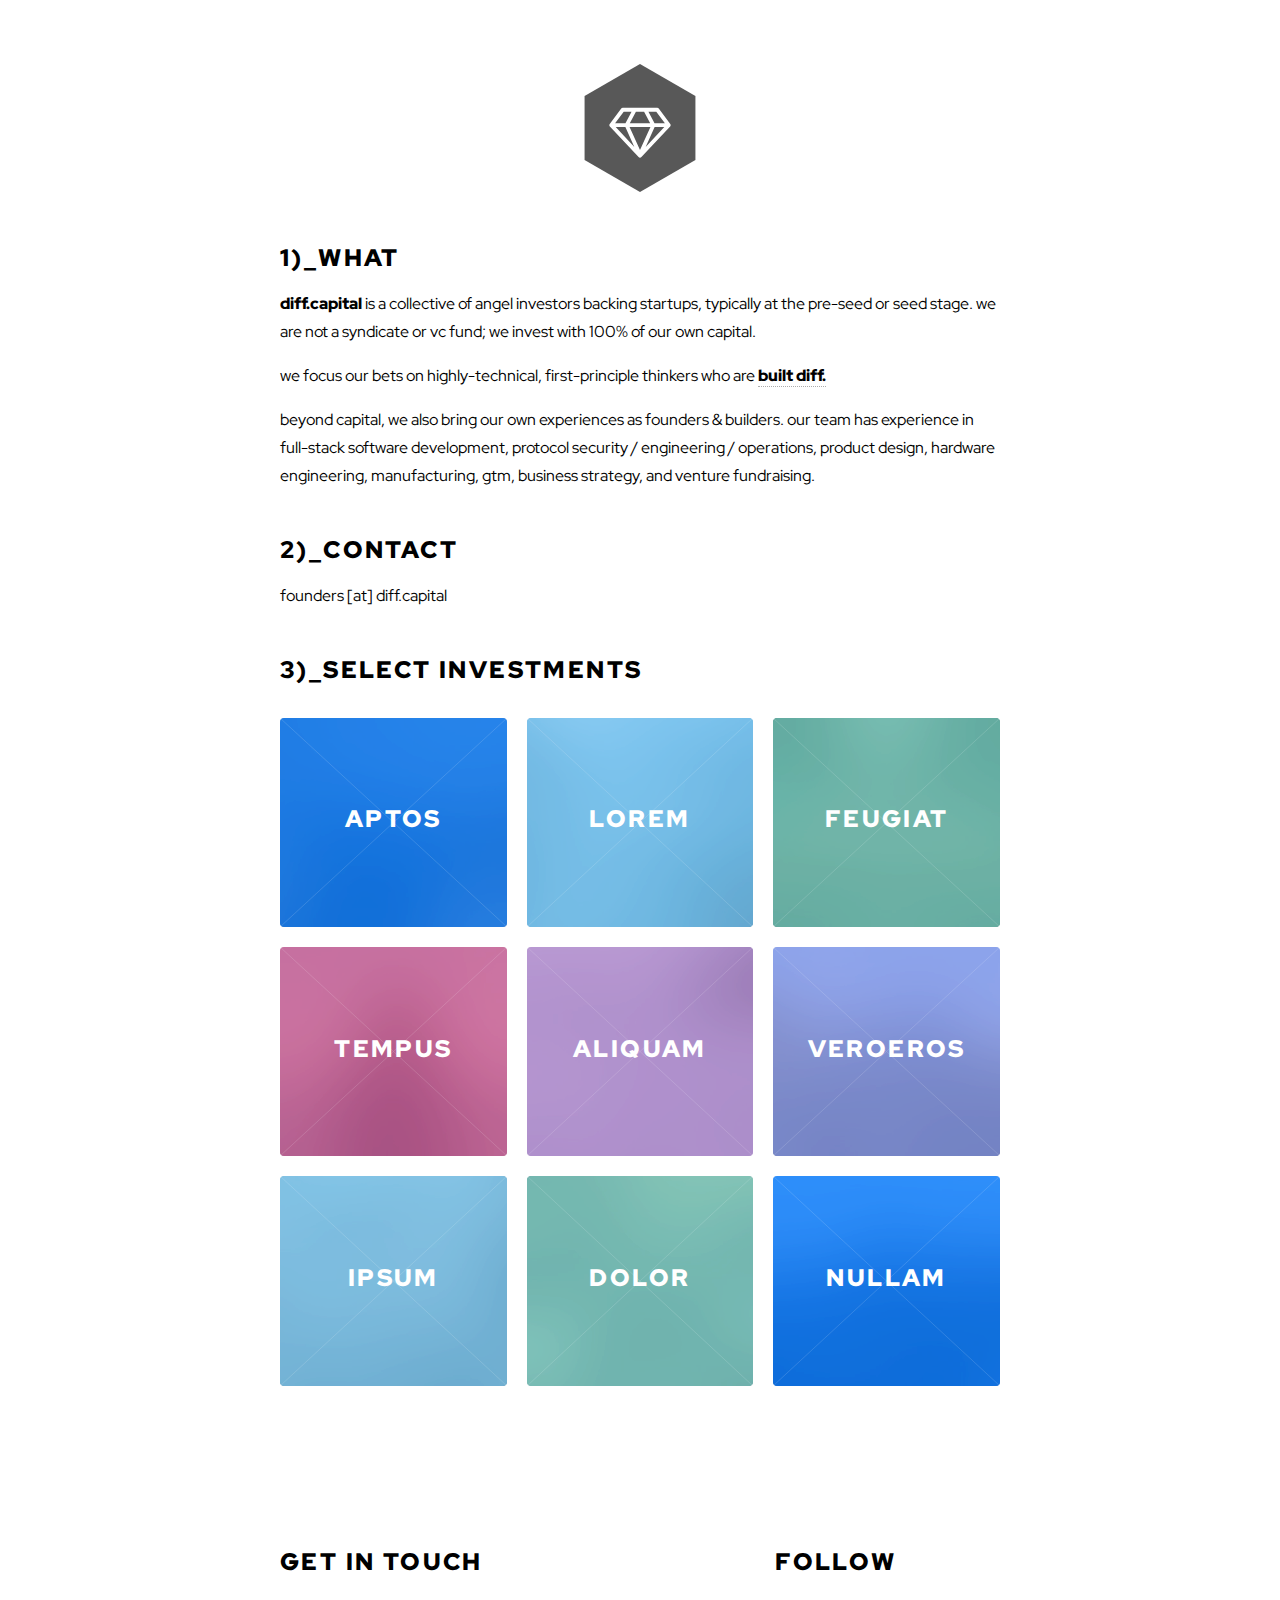
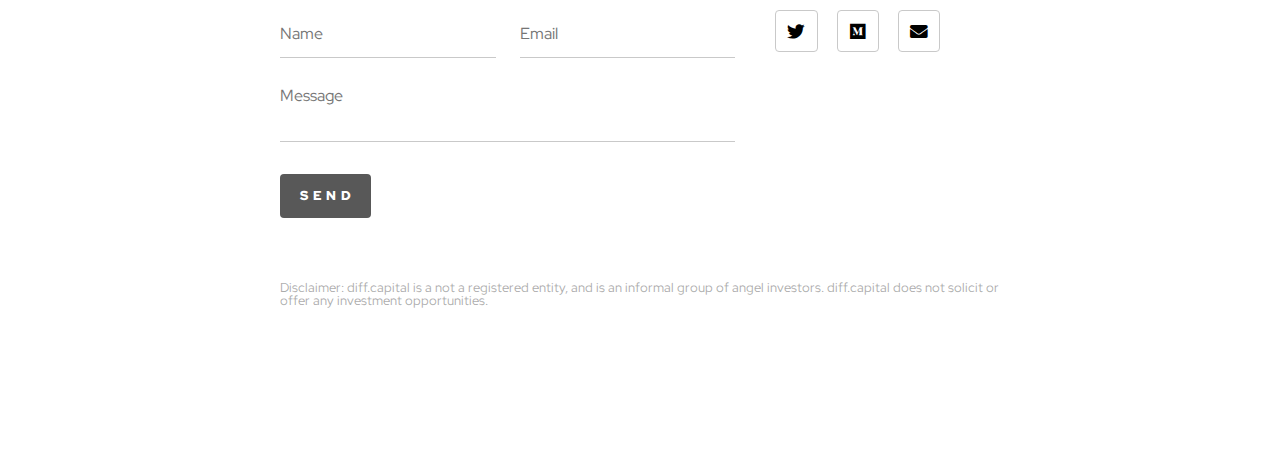
==== index.html @ d072eb9c "update website" ====
<!DOCTYPE HTML>
<!--
	Phantom by HTML5 UP
	html5up.net | @ajlkn
	Free for personal and commercial use under the CCA 3.0 license (html5up.net/license)
-->
<html>
	<head>
		<title></title>
		<meta charset="utf-8" />
		<meta name="viewport" content="width=device-width, initial-scale=1, user-scalable=no" />
		<link rel="stylesheet" href="assets/css/main.css" />
		<noscript><link rel="stylesheet" href="assets/css/noscript.css" /></noscript>
	</head>
	<body class="is-preload">
		<!-- Wrapper -->
			<div id="wrapper">
				<!-- Header -->
					<header id="header">
						<div class="inner">
							<!-- Logo -->
								<a href="index.html" class="logo">
									<span class="symbol"><img src="images/logo.svg" alt="" /></span><span class="title"></span>
								</a>

							<!-- Nav -->
								<!-- <nav>
									<ul>
										<li><a href="#menu">Menu</a></li>
									</ul>
								</nav> -->

						</div>
					</header>

				<!-- Menu -->
					<!-- <nav id="menu">
						<h2>Menu</h2>
						<ul>
							<li><a href="index.html">Home</a></li>
							<li><a href="generic.html">Ipsum veroeros</a></li>
							<li><a href="generic.html">Tempus etiam</a></li>
							<li><a href="generic.html">Consequat dolor</a></li>
							<li><a href="elements.html">Elements</a></li>
						</ul>
					</nav> -->

				<!-- Main -->
					<div id="main">
						<div class="inner">
							<header>
								<h2>1)_WHAT</h2>
								<p><b>diff.capital</b> is a collective of angel investors backing startups, typically at the pre-seed or seed stage. we are not a syndicate or vc fund; we invest with 100% of our own capital.</p>
								<p>we focus our bets on highly-technical, first-principle thinkers who are <b><a href="https://www.urbandictionary.com/define.php?term=Built%20Different">built diff.</a></b></p>
								<p>beyond capital, we also bring our own experiences as founders & builders. our team has experience in full-stack software development, protocol security / engineering / operations, product design, hardware engineering, manufacturing, gtm, business strategy, and venture fundraising.  </p>
								<br>
								
								<h2>2)_CONTACT</h2>
								<p>founders [at] diff.capital</p>

							</header>
							<br>
							<h2>3)_SELECT INVESTMENTS</h2>
							<section class="tiles">
								
								<article class="style1">
									<span class="image">
										<img src="images/pic01.jpg" alt="" />
									</span>
									<a href="generic.html">
										<h2>Aptos</h2>
										<div class="content">
											<br>
											<p>a fast, move-based layer 1</p>
										</div>
									</a>
								</article>
								<article class="style2">
									<span class="image">
										<img src="images/pic02.jpg" alt="" />
									</span>
									<a href="generic.html">
										<h2>Lorem</h2>
										<div class="content">
											<p>Sed nisl arcu euismod sit amet nisi lorem etiam dolor veroeros et feugiat.</p>
										</div>
									</a>
								</article>
								<article class="style3">
									<span class="image">
										<img src="images/pic03.jpg" alt="" />
									</span>
									<a href="generic.html">
										<h2>Feugiat</h2>
										<div class="content">
											<p>Sed nisl arcu euismod sit amet nisi lorem etiam dolor veroeros et feugiat.</p>
										</div>
									</a>
								</article>
								<article class="style4">
									<span class="image">
										<img src="images/pic04.jpg" alt="" />
									</span>
									<a href="generic.html">
										<h2>Tempus</h2>
										<div class="content">
											<p>Sed nisl arcu euismod sit amet nisi lorem etiam dolor veroeros et feugiat.</p>
										</div>
									</a>
								</article>
								<article class="style5">
									<span class="image">
										<img src="images/pic05.jpg" alt="" />
									</span>
									<a href="generic.html">
										<h2>Aliquam</h2>
										<div class="content">
											<p>Sed nisl arcu euismod sit amet nisi lorem etiam dolor veroeros et feugiat.</p>
										</div>
									</a>
								</article>
								<article class="style6">
									<span class="image">
										<img src="images/pic06.jpg" alt="" />
									</span>
									<a href="generic.html">
										<h2>Veroeros</h2>
										<div class="content">
											<p>Sed nisl arcu euismod sit amet nisi lorem etiam dolor veroeros et feugiat.</p>
										</div>
									</a>
								</article>
								<article class="style2">
									<span class="image">
										<img src="images/pic07.jpg" alt="" />
									</span>
									<a href="generic.html">
										<h2>Ipsum</h2>
										<div class="content">
											<p>Sed nisl arcu euismod sit amet nisi lorem etiam dolor veroeros et feugiat.</p>
										</div>
									</a>
								</article>
								<article class="style3">
									<span class="image">
										<img src="images/pic08.jpg" alt="" />
									</span>
									<a href="generic.html">
										<h2>Dolor</h2>
										<div class="content">
											<p>Sed nisl arcu euismod sit amet nisi lorem etiam dolor veroeros et feugiat.</p>
										</div>
									</a>
								</article>
								<article class="style1">
									<span class="image">
										<img src="images/pic09.jpg" alt="" />
									</span>
									<a href="generic.html">
										<h2>Nullam</h2>
										<div class="content">
											<p>Sed nisl arcu euismod sit amet nisi lorem etiam dolor veroeros et feugiat.</p>
										</div>
									</a>
								</article>
								
							</section>
						</div>
					</div>

				<!-- Footer -->
					<footer id="footer">
						<div class="inner">
							<section>
								<h2>Get in touch</h2>
								<form method="post" action="#">
									<div class="fields">
										<div class="field half">
											<input type="text" name="name" id="name" placeholder="Name" />
										</div>
										<div class="field half">
											<input type="email" name="email" id="email" placeholder="Email" />
										</div>
										<div class="field">
											<textarea name="message" id="message" placeholder="Message"></textarea>
										</div>
									</div>
									<ul class="actions">
										<li><input type="submit" value="Send" class="primary" /></li>
									</ul>
								</form>
							</section>
							<section>
								<h2>Follow</h2>
								<ul class="icons">
									<li><a href="https://twitter.com/diffcapital" class="icon brands style2 fa-twitter"><span class="label">Twitter</span></a></li>
									<li><a href="#" class="icon brands style2 fa-medium"><span class="label">500px</span></a></li>
									<li><a href="mailto:founders@diff.capital" class="icon solid style2 fa-envelope"><span class="label">Email</span></a></li>
								</ul>
							</section>
							<ul class="copyright">
								<li>
									Disclaimer: diff.capital is a not a registered entity, and is an informal group of angel investors. diff.capital does not solicit or offer any investment opportunities. </li><li></li>
							</ul>
						</div>
					</footer>

			</div>

		<!-- Scripts -->
			<script src="assets/js/jquery.min.js"></script>
			<script src="assets/js/browser.min.js"></script>
			<script src="assets/js/breakpoints.min.js"></script>
			<script src="assets/js/util.js"></script>
			<script src="assets/js/main.js"></script>

	</body>
</html>
---- assets/css/main.css ----
@import url(fontawesome-all.min.css);
@import url("https://fonts.googleapis.com/css?family=Source+Sans+Pro:300,700,900");
@import url('https://fonts.googleapis.com/css2?family=Press+Start+2P&family=Red+Hat+Display:ital,wght@0,300;0,400;0,500;0,600;0,700;0,800;0,900;1,300;1,400;1,500;1,600;1,700;1,800;1,900&family=VT323&display=swap');

html, body, div, span, applet, object,
iframe, h1, h2, h3, h4, h5, h6, p, blockquote,
pre, a, abbr, acronym, address, big, cite,
code, del, dfn, em, img, ins, kbd, q, s, samp,
small, strike, strong, sub, sup, tt, var, b,
u, i, center, dl, dt, dd, ol, ul, li, fieldset,
form, label, legend, table, caption, tbody,
tfoot, thead, tr, th, td, article, aside,
canvas, details, embed, figure, figcaption,
footer, header, hgroup, menu, nav, output, ruby,
section, summary, time, mark, audio, video {
	margin: 0;
	padding: 0;
	border: 0;
	font-size: 100%;
	font: inherit;
	vertical-align: baseline;}

article, aside, details, figcaption, figure,
footer, header, hgroup, menu, nav, section {
	display: block;}

body {
	line-height: 1;
}

ol, ul {
	list-style: none;
}

blockquote, q {
	quotes: none;
}

	blockquote:before, blockquote:after, q:before, q:after {
		content: '';
		content: none;
	}

table {
	border-collapse: collapse;
	border-spacing: 0;
}

body {
	-webkit-text-size-adjust: none;
}

mark {
	background-color: transparent;
	color: inherit;
}

input::-moz-focus-inner {
	border: 0;
	padding: 0;
}

input, select, textarea {
	-moz-appearance: none;
	-webkit-appearance: none;
	-ms-appearance: none;
	appearance: none;
}

/* Basic */

	@-ms-viewport {
		width: device-width;
	}

	body {
		-ms-overflow-style: scrollbar;
	}

	@media screen and (max-width: 480px) {

		html, body {
			min-width: 320px;
		}

	}

	html {
		box-sizing: border-box;
	}

	*, *:before, *:after {
		box-sizing: inherit;
	}

	body {
		background: #ffffff;
	}

		body.is-preload *, body.is-preload *:before, body.is-preload *:after {
			-moz-animation: none !important;
			-webkit-animation: none !important;
			-ms-animation: none !important;
			animation: none !important;
			-moz-transition: none !important;
			-webkit-transition: none !important;
			-ms-transition: none !important;
			transition: none !important;
		}

/* Type */

	body, input, select, textarea {
		color: #000000;
		font-family: "Red Hat Display";
		font-size: 16pt;
		font-weight: 400;
		line-height: 1.75;
	}

		@media screen and (max-width: 1680px) {

			body, input, select, textarea {
				font-size: 14pt;
			}

		}

		@media screen and (max-width: 1280px) {

			body, input, select, textarea {
				font-size: 12pt;
			}

		}

	a {
		-moz-transition: border-bottom-color 0.2s ease, color 0.2s ease;
		-webkit-transition: border-bottom-color 0.2s ease, color 0.2s ease;
		-ms-transition: border-bottom-color 0.2s ease, color 0.2s ease;
		transition: border-bottom-color 0.2s ease, color 0.2s ease;
		text-decoration: none;
		color: #000000;
		border-bottom: dotted 1px rgba(88, 88, 88, 0.5);
	}

		a:hover {
			border-bottom-color: transparent;
			color: #007bff !important;
		}

	strong, b {
		font-weight: 900;
	}

	em, i {
		font-style: italic;
	}

	p {
		margin: 0 0 2em 0;
	}

	h1 {
		font-size: 2.75em;
		font-weight: 700;
		line-height: 1.3;
		margin: 0 0 1em 0;
		letter-spacing: 0em;
	}

		h1 a {
			color: inherit;
		}

		@media screen and (max-width: 736px) {

			h1 {
				font-size: 2em;
				margin: 0 0 1em 0;
			}

		}

		@media screen and (max-width: 360px) {

			h1 {
				font-size: 1.75em;
			}

		}

	h2, h3, h4, h5, h6 {
		font-weight: 900;
		line-height: 0;
		margin: 0 0 2em 0;
		text-transform: uppercase;
		letter-spacing: 0.1em;
	}

		h2 a, h3 a, h4 a, h5 a, h6 a {
			color: inherit;
		}

	h2 {
		font-size: 1.5em;
	}

	h3 {
		font-size: 1em;
	}

	h4 {
		font-size: 0.8em;
	}

	h5 {
		font-size: 0.8em;
	}

	h6 {
		font-size: 0.8em;
	}

	@media screen and (max-width: 980px) {

		h1 br, h2 br, h3 br, h4 br, h5 br, h6 br {
			display: none;
		}

	}

	@media screen and (max-width: 736px) {

		h2 {
			font-size: 1em;
		}

		h3 {
			font-size: 0.8em;
		}

	}

	sub {
		font-size: 0.8em;
		position: relative;
		top: 0.5em;
	}

	sup {
		font-size: 0.8em;
		position: relative;
		top: -0.5em;
	}

	blockquote {
		border-left: solid 4px #c9c9c9;
		font-style: italic;
		margin: 0 0 2em 0;
		padding: 0.5em 0 0.5em 2em;
	}

	code {
		background: rgba(144, 144, 144, 0.075);
		border-radius: 4px;
		border: solid 1px #c9c9c9;
		font-family: "Courier New", monospace;
		font-size: 0.9em;
		margin: 0 0.25em;
		padding: 0.25em 0.65em;
	}

	pre {
		-webkit-overflow-scrolling: touch;
		font-family: "Courier New", monospace;
		font-size: 0.9em;
		margin: 0 0 2em 0;
	}

		pre code {
			display: block;
			line-height: 1.75;
			padding: 1em 1.5em;
			overflow-x: auto;
		}

	hr {
		border: 0;
		border-bottom: solid 1px #c9c9c9;
		margin: 2em 0;
	}

		hr.major {
			margin: 3em 0;
		}

	.align-left {
		text-align: left;
	}

	.align-center {
		text-align: center;
	}

	.align-right {
		text-align: right;
	}

/* Row */

	.row {
		display: flex;
		flex-wrap: wrap;
		box-sizing: border-box;
		align-items: stretch;
	}

		.row > * {
			box-sizing: border-box;
		}

		.row.gtr-uniform > * > :last-child {
			margin-bottom: 0;
		}

		.row.aln-left {
			justify-content: flex-start;
		}

		.row.aln-center {
			justify-content: center;
		}

		.row.aln-right {
			justify-content: flex-end;
		}

		.row.aln-top {
			align-items: flex-start;
		}

		.row.aln-middle {
			align-items: center;
		}

		.row.aln-bottom {
			align-items: flex-end;
		}

		.row > .imp {
			order: -1;
		}

		.row > .col-1 {
			width: 8.33333%;
		}

		.row > .off-1 {
			margin-left: 8.33333%;
		}

		.row > .col-2 {
			width: 16.66667%;
		}

		.row > .off-2 {
			margin-left: 16.66667%;
		}

		.row > .col-3 {
			width: 25%;
		}

		.row > .off-3 {
			margin-left: 25%;
		}

		.row > .col-4 {
			width: 33.33333%;
		}

		.row > .off-4 {
			margin-left: 33.33333%;
		}

		.row > .col-5 {
			width: 41.66667%;
		}

		.row > .off-5 {
			margin-left: 41.66667%;
		}

		.row > .col-6 {
			width: 50%;
		}

		.row > .off-6 {
			margin-left: 50%;
		}

		.row > .col-7 {
			width: 58.33333%;
		}

		.row > .off-7 {
			margin-left: 58.33333%;
		}

		.row > .col-8 {
			width: 66.66667%;
		}

		.row > .off-8 {
			margin-left: 66.66667%;
		}

		.row > .col-9 {
			width: 75%;
		}

		.row > .off-9 {
			margin-left: 75%;
		}

		.row > .col-10 {
			width: 83.33333%;
		}

		.row > .off-10 {
			margin-left: 83.33333%;
		}

		.row > .col-11 {
			width: 91.66667%;
		}

		.row > .off-11 {
			margin-left: 91.66667%;
		}

		.row > .col-12 {
			width: 100%;
		}

		.row > .off-12 {
			margin-left: 100%;
		}

		.row.gtr-0 {
			margin-top: 0;
			margin-left: 0em;
		}

			.row.gtr-0 > * {
				padding: 0 0 0 0em;
			}

			.row.gtr-0.gtr-uniform {
				margin-top: 0em;
			}

				.row.gtr-0.gtr-uniform > * {
					padding-top: 0em;
				}

		.row.gtr-25 {
			margin-top: 0;
			margin-left: -0.5em;
		}

			.row.gtr-25 > * {
				padding: 0 0 0 0.5em;
			}

			.row.gtr-25.gtr-uniform {
				margin-top: -0.5em;
			}

				.row.gtr-25.gtr-uniform > * {
					padding-top: 0.5em;
				}

		.row.gtr-50 {
			margin-top: 0;
			margin-left: -1em;
		}

			.row.gtr-50 > * {
				padding: 0 0 0 1em;
			}

			.row.gtr-50.gtr-uniform {
				margin-top: -1em;
			}

				.row.gtr-50.gtr-uniform > * {
					padding-top: 1em;
				}

		.row {
			margin-top: 0;
			margin-left: -2em;
		}

			.row > * {
				padding: 0 0 0 2em;
			}

			.row.gtr-uniform {
				margin-top: -2em;
			}

				.row.gtr-uniform > * {
					padding-top: 2em;
				}

		.row.gtr-150 {
			margin-top: 0;
			margin-left: -3em;
		}

			.row.gtr-150 > * {
				padding: 0 0 0 3em;
			}

			.row.gtr-150.gtr-uniform {
				margin-top: -3em;
			}

				.row.gtr-150.gtr-uniform > * {
					padding-top: 3em;
				}

		.row.gtr-200 {
			margin-top: 0;
			margin-left: -4em;
		}

			.row.gtr-200 > * {
				padding: 0 0 0 4em;
			}

			.row.gtr-200.gtr-uniform {
				margin-top: -4em;
			}

				.row.gtr-200.gtr-uniform > * {
					padding-top: 4em;
				}

		@media screen and (max-width: 1680px) {

			.row {
				display: flex;
				flex-wrap: wrap;
				box-sizing: border-box;
				align-items: stretch;
			}

				.row > * {
					box-sizing: border-box;
				}

				.row.gtr-uniform > * > :last-child {
					margin-bottom: 0;
				}

				.row.aln-left {
					justify-content: flex-start;
				}

				.row.aln-center {
					justify-content: center;
				}

				.row.aln-right {
					justify-content: flex-end;
				}

				.row.aln-top {
					align-items: flex-start;
				}

				.row.aln-middle {
					align-items: center;
				}

				.row.aln-bottom {
					align-items: flex-end;
				}

				.row > .imp-xlarge {
					order: -1;
				}

				.row > .col-1-xlarge {
					width: 8.33333%;
				}

				.row > .off-1-xlarge {
					margin-left: 8.33333%;
				}

				.row > .col-2-xlarge {
					width: 16.66667%;
				}

				.row > .off-2-xlarge {
					margin-left: 16.66667%;
				}

				.row > .col-3-xlarge {
					width: 25%;
				}

				.row > .off-3-xlarge {
					margin-left: 25%;
				}

				.row > .col-4-xlarge {
					width: 33.33333%;
				}

				.row > .off-4-xlarge {
					margin-left: 33.33333%;
				}

				.row > .col-5-xlarge {
					width: 41.66667%;
				}

				.row > .off-5-xlarge {
					margin-left: 41.66667%;
				}

				.row > .col-6-xlarge {
					width: 50%;
				}

				.row > .off-6-xlarge {
					margin-left: 50%;
				}

				.row > .col-7-xlarge {
					width: 58.33333%;
				}

				.row > .off-7-xlarge {
					margin-left: 58.33333%;
				}

				.row > .col-8-xlarge {
					width: 66.66667%;
				}

				.row > .off-8-xlarge {
					margin-left: 66.66667%;
				}

				.row > .col-9-xlarge {
					width: 75%;
				}

				.row > .off-9-xlarge {
					margin-left: 75%;
				}

				.row > .col-10-xlarge {
					width: 83.33333%;
				}

				.row > .off-10-xlarge {
					margin-left: 83.33333%;
				}

				.row > .col-11-xlarge {
					width: 91.66667%;
				}

				.row > .off-11-xlarge {
					margin-left: 91.66667%;
				}

				.row > .col-12-xlarge {
					width: 100%;
				}

				.row > .off-12-xlarge {
					margin-left: 100%;
				}

				.row.gtr-0 {
					margin-top: 0;
					margin-left: 0em;
				}

					.row.gtr-0 > * {
						padding: 0 0 0 0em;
					}

					.row.gtr-0.gtr-uniform {
						margin-top: 0em;
					}

						.row.gtr-0.gtr-uniform > * {
							padding-top: 0em;
						}

				.row.gtr-25 {
					margin-top: 0;
					margin-left: -0.5em;
				}

					.row.gtr-25 > * {
						padding: 0 0 0 0.5em;
					}

					.row.gtr-25.gtr-uniform {
						margin-top: -0.5em;
					}

						.row.gtr-25.gtr-uniform > * {
							padding-top: 0.5em;
						}

				.row.gtr-50 {
					margin-top: 0;
					margin-left: -1em;
				}

					.row.gtr-50 > * {
						padding: 0 0 0 1em;
					}

					.row.gtr-50.gtr-uniform {
						margin-top: -1em;
					}

						.row.gtr-50.gtr-uniform > * {
							padding-top: 1em;
						}

				.row {
					margin-top: 0;
					margin-left: -2em;
				}

					.row > * {
						padding: 0 0 0 2em;
					}

					.row.gtr-uniform {
						margin-top: -2em;
					}

						.row.gtr-uniform > * {
							padding-top: 2em;
						}

				.row.gtr-150 {
					margin-top: 0;
					margin-left: -3em;
				}

					.row.gtr-150 > * {
						padding: 0 0 0 3em;
					}

					.row.gtr-150.gtr-uniform {
						margin-top: -3em;
					}

						.row.gtr-150.gtr-uniform > * {
							padding-top: 3em;
						}

				.row.gtr-200 {
					margin-top: 0;
					margin-left: -4em;
				}

					.row.gtr-200 > * {
						padding: 0 0 0 4em;
					}

					.row.gtr-200.gtr-uniform {
						margin-top: -4em;
					}

						.row.gtr-200.gtr-uniform > * {
							padding-top: 4em;
						}

		}

		@media screen and (max-width: 1280px) {

			.row {
				display: flex;
				flex-wrap: wrap;
				box-sizing: border-box;
				align-items: stretch;
			}

				.row > * {
					box-sizing: border-box;
				}

				.row.gtr-uniform > * > :last-child {
					margin-bottom: 0;
				}

				.row.aln-left {
					justify-content: flex-start;
				}

				.row.aln-center {
					justify-content: center;
				}

				.row.aln-right {
					justify-content: flex-end;
				}

				.row.aln-top {
					align-items: flex-start;
				}

				.row.aln-middle {
					align-items: center;
				}

				.row.aln-bottom {
					align-items: flex-end;
				}

				.row > .imp-large {
					order: -1;
				}

				.row > .col-1-large {
					width: 8.33333%;
				}

				.row > .off-1-large {
					margin-left: 8.33333%;
				}

				.row > .col-2-large {
					width: 16.66667%;
				}

				.row > .off-2-large {
					margin-left: 16.66667%;
				}

				.row > .col-3-large {
					width: 25%;
				}

				.row > .off-3-large {
					margin-left: 25%;
				}

				.row > .col-4-large {
					width: 33.33333%;
				}

				.row > .off-4-large {
					margin-left: 33.33333%;
				}

				.row > .col-5-large {
					width: 41.66667%;
				}

				.row > .off-5-large {
					margin-left: 41.66667%;
				}

				.row > .col-6-large {
					width: 50%;
				}

				.row > .off-6-large {
					margin-left: 50%;
				}

				.row > .col-7-large {
					width: 58.33333%;
				}

				.row > .off-7-large {
					margin-left: 58.33333%;
				}

				.row > .col-8-large {
					width: 66.66667%;
				}

				.row > .off-8-large {
					margin-left: 66.66667%;
				}

				.row > .col-9-large {
					width: 75%;
				}

				.row > .off-9-large {
					margin-left: 75%;
				}

				.row > .col-10-large {
					width: 83.33333%;
				}

				.row > .off-10-large {
					margin-left: 83.33333%;
				}

				.row > .col-11-large {
					width: 91.66667%;
				}

				.row > .off-11-large {
					margin-left: 91.66667%;
				}

				.row > .col-12-large {
					width: 100%;
				}

				.row > .off-12-large {
					margin-left: 100%;
				}

				.row.gtr-0 {
					margin-top: 0;
					margin-left: 0em;
				}

					.row.gtr-0 > * {
						padding: 0 0 0 0em;
					}

					.row.gtr-0.gtr-uniform {
						margin-top: 0em;
					}

						.row.gtr-0.gtr-uniform > * {
							padding-top: 0em;
						}

				.row.gtr-25 {
					margin-top: 0;
					margin-left: -0.5em;
				}

					.row.gtr-25 > * {
						padding: 0 0 0 0.5em;
					}

					.row.gtr-25.gtr-uniform {
						margin-top: -0.5em;
					}

						.row.gtr-25.gtr-uniform > * {
							padding-top: 0.5em;
						}

				.row.gtr-50 {
					margin-top: 0;
					margin-left: -1em;
				}

					.row.gtr-50 > * {
						padding: 0 0 0 1em;
					}

					.row.gtr-50.gtr-uniform {
						margin-top: -1em;
					}

						.row.gtr-50.gtr-uniform > * {
							padding-top: 1em;
						}

				.row {
					margin-top: 0;
					margin-left: -2em;
				}

					.row > * {
						padding: 0 0 0 2em;
					}

					.row.gtr-uniform {
						margin-top: -2em;
					}

						.row.gtr-uniform > * {
							padding-top: 2em;
						}

				.row.gtr-150 {
					margin-top: 0;
					margin-left: -3em;
				}

					.row.gtr-150 > * {
						padding: 0 0 0 3em;
					}

					.row.gtr-150.gtr-uniform {
						margin-top: -3em;
					}

						.row.gtr-150.gtr-uniform > * {
							padding-top: 3em;
						}

				.row.gtr-200 {
					margin-top: 0;
					margin-left: -4em;
				}

					.row.gtr-200 > * {
						padding: 0 0 0 4em;
					}

					.row.gtr-200.gtr-uniform {
						margin-top: -4em;
					}

						.row.gtr-200.gtr-uniform > * {
							padding-top: 4em;
						}

		}

		@media screen and (max-width: 980px) {

			.row {
				display: flex;
				flex-wrap: wrap;
				box-sizing: border-box;
				align-items: stretch;
			}

				.row > * {
					box-sizing: border-box;
				}

				.row.gtr-uniform > * > :last-child {
					margin-bottom: 0;
				}

				.row.aln-left {
					justify-content: flex-start;
				}

				.row.aln-center {
					justify-content: center;
				}

				.row.aln-right {
					justify-content: flex-end;
				}

				.row.aln-top {
					align-items: flex-start;
				}

				.row.aln-middle {
					align-items: center;
				}

				.row.aln-bottom {
					align-items: flex-end;
				}

				.row > .imp-medium {
					order: -1;
				}

				.row > .col-1-medium {
					width: 8.33333%;
				}

				.row > .off-1-medium {
					margin-left: 8.33333%;
				}

				.row > .col-2-medium {
					width: 16.66667%;
				}

				.row > .off-2-medium {
					margin-left: 16.66667%;
				}

				.row > .col-3-medium {
					width: 25%;
				}

				.row > .off-3-medium {
					margin-left: 25%;
				}

				.row > .col-4-medium {
					width: 33.33333%;
				}

				.row > .off-4-medium {
					margin-left: 33.33333%;
				}

				.row > .col-5-medium {
					width: 41.66667%;
				}

				.row > .off-5-medium {
					margin-left: 41.66667%;
				}

				.row > .col-6-medium {
					width: 50%;
				}

				.row > .off-6-medium {
					margin-left: 50%;
				}

				.row > .col-7-medium {
					width: 58.33333%;
				}

				.row > .off-7-medium {
					margin-left: 58.33333%;
				}

				.row > .col-8-medium {
					width: 66.66667%;
				}

				.row > .off-8-medium {
					margin-left: 66.66667%;
				}

				.row > .col-9-medium {
					width: 75%;
				}

				.row > .off-9-medium {
					margin-left: 75%;
				}

				.row > .col-10-medium {
					width: 83.33333%;
				}

				.row > .off-10-medium {
					margin-left: 83.33333%;
				}

				.row > .col-11-medium {
					width: 91.66667%;
				}

				.row > .off-11-medium {
					margin-left: 91.66667%;
				}

				.row > .col-12-medium {
					width: 100%;
				}

				.row > .off-12-medium {
					margin-left: 100%;
				}

				.row.gtr-0 {
					margin-top: 0;
					margin-left: 0em;
				}

					.row.gtr-0 > * {
						padding: 0 0 0 0em;
					}

					.row.gtr-0.gtr-uniform {
						margin-top: 0em;
					}

						.row.gtr-0.gtr-uniform > * {
							padding-top: 0em;
						}

				.row.gtr-25 {
					margin-top: 0;
					margin-left: -0.375em;
				}

					.row.gtr-25 > * {
						padding: 0 0 0 0.375em;
					}

					.row.gtr-25.gtr-uniform {
						margin-top: -0.375em;
					}

						.row.gtr-25.gtr-uniform > * {
							padding-top: 0.375em;
						}

				.row.gtr-50 {
					margin-top: 0;
					margin-left: -0.75em;
				}

					.row.gtr-50 > * {
						padding: 0 0 0 0.75em;
					}

					.row.gtr-50.gtr-uniform {
						margin-top: -0.75em;
					}

						.row.gtr-50.gtr-uniform > * {
							padding-top: 0.75em;
						}

				.row {
					margin-top: 0;
					margin-left: -1.5em;
				}

					.row > * {
						padding: 0 0 0 1.5em;
					}

					.row.gtr-uniform {
						margin-top: -1.5em;
					}

						.row.gtr-uniform > * {
							padding-top: 1.5em;
						}

				.row.gtr-150 {
					margin-top: 0;
					margin-left: -2.25em;
				}

					.row.gtr-150 > * {
						padding: 0 0 0 2.25em;
					}

					.row.gtr-150.gtr-uniform {
						margin-top: -2.25em;
					}

						.row.gtr-150.gtr-uniform > * {
							padding-top: 2.25em;
						}

				.row.gtr-200 {
					margin-top: 0;
					margin-left: -3em;
				}

					.row.gtr-200 > * {
						padding: 0 0 0 3em;
					}

					.row.gtr-200.gtr-uniform {
						margin-top: -3em;
					}

						.row.gtr-200.gtr-uniform > * {
							padding-top: 3em;
						}

		}

		@media screen and (max-width: 736px) {

			.row {
				display: flex;
				flex-wrap: wrap;
				box-sizing: border-box;
				align-items: stretch;
			}

				.row > * {
					box-sizing: border-box;
				}

				.row.gtr-uniform > * > :last-child {
					margin-bottom: 0;
				}

				.row.aln-left {
					justify-content: flex-start;
				}

				.row.aln-center {
					justify-content: center;
				}

				.row.aln-right {
					justify-content: flex-end;
				}

				.row.aln-top {
					align-items: flex-start;
				}

				.row.aln-middle {
					align-items: center;
				}

				.row.aln-bottom {
					align-items: flex-end;
				}

				.row > .imp-small {
					order: -1;
				}

				.row > .col-1-small {
					width: 8.33333%;
				}

				.row > .off-1-small {
					margin-left: 8.33333%;
				}

				.row > .col-2-small {
					width: 16.66667%;
				}

				.row > .off-2-small {
					margin-left: 16.66667%;
				}

				.row > .col-3-small {
					width: 25%;
				}

				.row > .off-3-small {
					margin-left: 25%;
				}

				.row > .col-4-small {
					width: 33.33333%;
				}

				.row > .off-4-small {
					margin-left: 33.33333%;
				}

				.row > .col-5-small {
					width: 41.66667%;
				}

				.row > .off-5-small {
					margin-left: 41.66667%;
				}

				.row > .col-6-small {
					width: 50%;
				}

				.row > .off-6-small {
					margin-left: 50%;
				}

				.row > .col-7-small {
					width: 58.33333%;
				}

				.row > .off-7-small {
					margin-left: 58.33333%;
				}

				.row > .col-8-small {
					width: 66.66667%;
				}

				.row > .off-8-small {
					margin-left: 66.66667%;
				}

				.row > .col-9-small {
					width: 75%;
				}

				.row > .off-9-small {
					margin-left: 75%;
				}

				.row > .col-10-small {
					width: 83.33333%;
				}

				.row > .off-10-small {
					margin-left: 83.33333%;
				}

				.row > .col-11-small {
					width: 91.66667%;
				}

				.row > .off-11-small {
					margin-left: 91.66667%;
				}

				.row > .col-12-small {
					width: 100%;
				}

				.row > .off-12-small {
					margin-left: 100%;
				}

				.row.gtr-0 {
					margin-top: 0;
					margin-left: 0em;
				}

					.row.gtr-0 > * {
						padding: 0 0 0 0em;
					}

					.row.gtr-0.gtr-uniform {
						margin-top: 0em;
					}

						.row.gtr-0.gtr-uniform > * {
							padding-top: 0em;
						}

				.row.gtr-25 {
					margin-top: 0;
					margin-left: -0.25em;
				}

					.row.gtr-25 > * {
						padding: 0 0 0 0.25em;
					}

					.row.gtr-25.gtr-uniform {
						margin-top: -0.25em;
					}

						.row.gtr-25.gtr-uniform > * {
							padding-top: 0.25em;
						}

				.row.gtr-50 {
					margin-top: 0;
					margin-left: -0.5em;
				}

					.row.gtr-50 > * {
						padding: 0 0 0 0.5em;
					}

					.row.gtr-50.gtr-uniform {
						margin-top: -0.5em;
					}

						.row.gtr-50.gtr-uniform > * {
							padding-top: 0.5em;
						}

				.row {
					margin-top: 0;
					margin-left: -1em;
				}

					.row > * {
						padding: 0 0 0 1em;
					}

					.row.gtr-uniform {
						margin-top: -1em;
					}

						.row.gtr-uniform > * {
							padding-top: 1em;
						}

				.row.gtr-150 {
					margin-top: 0;
					margin-left: -1.5em;
				}

					.row.gtr-150 > * {
						padding: 0 0 0 1.5em;
					}

					.row.gtr-150.gtr-uniform {
						margin-top: -1.5em;
					}

						.row.gtr-150.gtr-uniform > * {
							padding-top: 1.5em;
						}

				.row.gtr-200 {
					margin-top: 0;
					margin-left: -2em;
				}

					.row.gtr-200 > * {
						padding: 0 0 0 2em;
					}

					.row.gtr-200.gtr-uniform {
						margin-top: -2em;
					}

						.row.gtr-200.gtr-uniform > * {
							padding-top: 2em;
						}

		}

		@media screen and (max-width: 480px) {

			.row {
				display: flex;
				flex-wrap: wrap;
				box-sizing: border-box;
				align-items: stretch;
			}

				.row > * {
					box-sizing: border-box;
				}

				.row.gtr-uniform > * > :last-child {
					margin-bottom: 0;
				}

				.row.aln-left {
					justify-content: flex-start;
				}

				.row.aln-center {
					justify-content: center;
				}

				.row.aln-right {
					justify-content: flex-end;
				}

				.row.aln-top {
					align-items: flex-start;
				}

				.row.aln-middle {
					align-items: center;
				}

				.row.aln-bottom {
					align-items: flex-end;
				}

				.row > .imp-xsmall {
					order: -1;
				}

				.row > .col-1-xsmall {
					width: 8.33333%;
				}

				.row > .off-1-xsmall {
					margin-left: 8.33333%;
				}

				.row > .col-2-xsmall {
					width: 16.66667%;
				}

				.row > .off-2-xsmall {
					margin-left: 16.66667%;
				}

				.row > .col-3-xsmall {
					width: 25%;
				}

				.row > .off-3-xsmall {
					margin-left: 25%;
				}

				.row > .col-4-xsmall {
					width: 33.33333%;
				}

				.row > .off-4-xsmall {
					margin-left: 33.33333%;
				}

				.row > .col-5-xsmall {
					width: 41.66667%;
				}

				.row > .off-5-xsmall {
					margin-left: 41.66667%;
				}

				.row > .col-6-xsmall {
					width: 50%;
				}

				.row > .off-6-xsmall {
					margin-left: 50%;
				}

				.row > .col-7-xsmall {
					width: 58.33333%;
				}

				.row > .off-7-xsmall {
					margin-left: 58.33333%;
				}

				.row > .col-8-xsmall {
					width: 66.66667%;
				}

				.row > .off-8-xsmall {
					margin-left: 66.66667%;
				}

				.row > .col-9-xsmall {
					width: 75%;
				}

				.row > .off-9-xsmall {
					margin-left: 75%;
				}

				.row > .col-10-xsmall {
					width: 83.33333%;
				}

				.row > .off-10-xsmall {
					margin-left: 83.33333%;
				}

				.row > .col-11-xsmall {
					width: 91.66667%;
				}

				.row > .off-11-xsmall {
					margin-left: 91.66667%;
				}

				.row > .col-12-xsmall {
					width: 100%;
				}

				.row > .off-12-xsmall {
					margin-left: 100%;
				}

				.row.gtr-0 {
					margin-top: 0;
					margin-left: 0em;
				}

					.row.gtr-0 > * {
						padding: 0 0 0 0em;
					}

					.row.gtr-0.gtr-uniform {
						margin-top: 0em;
					}

						.row.gtr-0.gtr-uniform > * {
							padding-top: 0em;
						}

				.row.gtr-25 {
					margin-top: 0;
					margin-left: -0.25em;
				}

					.row.gtr-25 > * {
						padding: 0 0 0 0.25em;
					}

					.row.gtr-25.gtr-uniform {
						margin-top: -0.25em;
					}

						.row.gtr-25.gtr-uniform > * {
							padding-top: 0.25em;
						}

				.row.gtr-50 {
					margin-top: 0;
					margin-left: -0.5em;
				}

					.row.gtr-50 > * {
						padding: 0 0 0 0.5em;
					}

					.row.gtr-50.gtr-uniform {
						margin-top: -0.5em;
					}

						.row.gtr-50.gtr-uniform > * {
							padding-top: 0.5em;
						}

				.row {
					margin-top: 0;
					margin-left: -1em;
				}

					.row > * {
						padding: 0 0 0 1em;
					}

					.row.gtr-uniform {
						margin-top: -1em;
					}

						.row.gtr-uniform > * {
							padding-top: 1em;
						}

				.row.gtr-150 {
					margin-top: 0;
					margin-left: -1.5em;
				}

					.row.gtr-150 > * {
						padding: 0 0 0 1.5em;
					}

					.row.gtr-150.gtr-uniform {
						margin-top: -1.5em;
					}

						.row.gtr-150.gtr-uniform > * {
							padding-top: 1.5em;
						}

				.row.gtr-200 {
					margin-top: 0;
					margin-left: -2em;
				}

					.row.gtr-200 > * {
						padding: 0 0 0 2em;
					}

					.row.gtr-200.gtr-uniform {
						margin-top: -2em;
					}

						.row.gtr-200.gtr-uniform > * {
							padding-top: 2em;
						}

		}

/* Section/Article */

	section.special, article.special {
		text-align: center;
	}

	header p {
		margin-top: -1em;
	}

	@media screen and (max-width: 736px) {

		header p {
			margin-top: 0;
		}

	}

/* Icon */

	.icon {
		text-decoration: none;
		border-bottom: none;
		position: relative;
	}

		.icon:before {
			-moz-osx-font-smoothing: grayscale;
			-webkit-font-smoothing: antialiased;
			display: inline-block;
			font-style: normal;
			font-variant: normal;
			text-rendering: auto;
			line-height: 1;
			text-transform: none !important;
			font-family: 'Font Awesome 5 Free';
			font-weight: 400;
		}

		.icon > .label {
			display: none;
		}

		.icon:before {
			line-height: inherit;
		}

		.icon.solid:before {
			font-weight: 900;
		}

		.icon.brands:before {
			font-family: 'Font Awesome 5 Brands';
		}

		.icon.style2 {
			-moz-transition: background-color 0.2s ease-in-out, color 0.2s ease-in-out, border-color 0.2s ease-in-out;
			-webkit-transition: background-color 0.2s ease-in-out, color 0.2s ease-in-out, border-color 0.2s ease-in-out;
			-ms-transition: background-color 0.2s ease-in-out, color 0.2s ease-in-out, border-color 0.2s ease-in-out;
			transition: background-color 0.2s ease-in-out, color 0.2s ease-in-out, border-color 0.2s ease-in-out;
			background-color: transparent;
			border: solid 1px #c9c9c9;
			border-radius: 4px;
			width: 2.65em;
			height: 2.65em;
			display: inline-block;
			text-align: center;
			line-height: 2.65em;
			color: inherit;
		}

			.icon.style2:before {
				font-size: 1.1em;
			}

			.icon.style2:hover {
				color: #007bff;
				border-color: #007bff;
			}

			.icon.style2:active {
				background-color: rgba(242, 132, 158, 0.1);
			}

/* List */

	ol {
		list-style: decimal;
		margin: 0 0 2em 0;
		padding-left: 1.25em;
	}

		ol li {
			padding-left: 0.25em;
		}

	ul {
		list-style: disc;
		margin: 0 0 2em 0;
		padding-left: 1em;
	}

		ul li {
			padding-left: 0.5em;
		}

		ul.alt {
			list-style: none;
			padding-left: 0;
		}

			ul.alt li {
				border-top: solid 1px #c9c9c9;
				padding: 0.5em 0;
			}

				ul.alt li:first-child {
					border-top: 0;
					padding-top: 0;
				}

	dl {
		margin: 0 0 2em 0;
	}

		dl dt {
			display: block;
			font-weight: 900;
			margin: 0 0 1em 0;
		}

		dl dd {
			margin-left: 2em;
		}

/* Actions */

	ul.actions {
		display: -moz-flex;
		display: -webkit-flex;
		display: -ms-flex;
		display: flex;
		cursor: default;
		list-style: none;
		margin-left: -1em;
		padding-left: 0;
	}

		ul.actions li {
			padding: 0 0 0 1em;
			vertical-align: middle;
		}

		ul.actions.special {
			-moz-justify-content: center;
			-webkit-justify-content: center;
			-ms-justify-content: center;
			justify-content: center;
			width: 100%;
			margin-left: 0;
		}

			ul.actions.special li:first-child {
				padding-left: 0;
			}

		ul.actions.stacked {
			-moz-flex-direction: column;
			-webkit-flex-direction: column;
			-ms-flex-direction: column;
			flex-direction: column;
			margin-left: 0;
		}

			ul.actions.stacked li {
				padding: 1.3em 0 0 0;
			}

				ul.actions.stacked li:first-child {
					padding-top: 0;
				}

		ul.actions.fit {
			width: calc(100% + 1em);
		}

			ul.actions.fit li {
				-moz-flex-grow: 1;
				-webkit-flex-grow: 1;
				-ms-flex-grow: 1;
				flex-grow: 1;
				-moz-flex-shrink: 1;
				-webkit-flex-shrink: 1;
				-ms-flex-shrink: 1;
				flex-shrink: 1;
				width: 100%;
			}

				ul.actions.fit li > * {
					width: 100%;
				}

			ul.actions.fit.stacked {
				width: 100%;
			}

		@media screen and (max-width: 480px) {

			ul.actions:not(.fixed) {
				-moz-flex-direction: column;
				-webkit-flex-direction: column;
				-ms-flex-direction: column;
				flex-direction: column;
				margin-left: 0;
				width: 100% !important;
			}

				ul.actions:not(.fixed) li {
					-moz-flex-grow: 1;
					-webkit-flex-grow: 1;
					-ms-flex-grow: 1;
					flex-grow: 1;
					-moz-flex-shrink: 1;
					-webkit-flex-shrink: 1;
					-ms-flex-shrink: 1;
					flex-shrink: 1;
					padding: 1em 0 0 0;
					text-align: center;
					width: 100%;
				}

					ul.actions:not(.fixed) li > * {
						width: 100%;
					}

					ul.actions:not(.fixed) li:first-child {
						padding-top: 0;
					}

					ul.actions:not(.fixed) li input[type="submit"],
					ul.actions:not(.fixed) li input[type="reset"],
					ul.actions:not(.fixed) li input[type="button"],
					ul.actions:not(.fixed) li button,
					ul.actions:not(.fixed) li .button {
						width: 100%;
					}

						ul.actions:not(.fixed) li input[type="submit"].icon:before,
						ul.actions:not(.fixed) li input[type="reset"].icon:before,
						ul.actions:not(.fixed) li input[type="button"].icon:before,
						ul.actions:not(.fixed) li button.icon:before,
						ul.actions:not(.fixed) li .button.icon:before {
							margin-left: -0.5rem;
						}

		}

/* Icons */

	ul.icons {
		cursor: default;
		list-style: none;
		padding-left: 0;
		margin: -1em 0 2em -1em;
	}

		ul.icons li {
			display: inline-block;
			padding: 1em 0 0 1em;
		}

/* Form */

	form {
		margin: 0 0 2em 0;
		overflow-x: hidden;
	}

		form > :last-child {
			margin-bottom: 0;
		}

		form > .fields {
			display: -moz-flex;
			display: -webkit-flex;
			display: -ms-flex;
			display: flex;
			-moz-flex-wrap: wrap;
			-webkit-flex-wrap: wrap;
			-ms-flex-wrap: wrap;
			flex-wrap: wrap;
			width: calc(100% + 3em);
			margin: -1.5em 0 2em -1.5em;
		}

			form > .fields > .field {
				-moz-flex-grow: 0;
				-webkit-flex-grow: 0;
				-ms-flex-grow: 0;
				flex-grow: 0;
				-moz-flex-shrink: 0;
				-webkit-flex-shrink: 0;
				-ms-flex-shrink: 0;
				flex-shrink: 0;
				padding: 1.5em 0 0 1.5em;
				width: calc(100% - 1.5em);
			}

				form > .fields > .field.half {
					width: calc(50% - 0.75em);
				}

				form > .fields > .field.third {
					width: calc(100%/3 - 0.5em);
				}

				form > .fields > .field.quarter {
					width: calc(25% - 0.375em);
				}

		@media screen and (max-width: 480px) {

			form > .fields {
				width: calc(100% + 3em);
				margin: -1.5em 0 2em -1.5em;
			}

				form > .fields > .field {
					padding: 1.5em 0 0 1.5em;
					width: calc(100% - 1.5em);
				}

					form > .fields > .field.half {
						width: calc(100% - 1.5em);
					}

					form > .fields > .field.third {
						width: calc(100% - 1.5em);
					}

					form > .fields > .field.quarter {
						width: calc(100% - 1.5em);
					}

		}

	label {
		display: block;
		font-size: 0.9em;
		font-weight: 900;
		margin: 0 0 1em 0;
	}

	input[type="text"],
	input[type="password"],
	input[type="email"],
	input[type="tel"],
	select,
	textarea {
		-moz-appearance: none;
		-webkit-appearance: none;
		-ms-appearance: none;
		appearance: none;
		background-color: transparent;
		border: none;
		border-radius: 0;
		border-bottom: solid 1px #c9c9c9;
		color: inherit;
		display: block;
		outline: 0;
		padding: 0;
		text-decoration: none;
		width: 100%;
	}

		input[type="text"]:invalid,
		input[type="password"]:invalid,
		input[type="email"]:invalid,
		input[type="tel"]:invalid,
		select:invalid,
		textarea:invalid {
			box-shadow: none;
		}

		input[type="text"]:focus,
		input[type="password"]:focus,
		input[type="email"]:focus,
		input[type="tel"]:focus,
		select:focus,
		textarea:focus {
			border-bottom-color: #007bff;
			box-shadow: inset 0 -1px 0 0 #007bff;
		}

	select {
		background-image: url("data:image/svg+xml;charset=utf8,%3Csvg xmlns='http://www.w3.org/2000/svg' width='40' height='40' preserveAspectRatio='none' viewBox='0 0 40 40'%3E%3Cpath d='M9.4,12.3l10.4,10.4l10.4-10.4c0.2-0.2,0.5-0.4,0.9-0.4c0.3,0,0.6,0.1,0.9,0.4l3.3,3.3c0.2,0.2,0.4,0.5,0.4,0.9 c0,0.4-0.1,0.6-0.4,0.9L20.7,31.9c-0.2,0.2-0.5,0.4-0.9,0.4c-0.3,0-0.6-0.1-0.9-0.4L4.3,17.3c-0.2-0.2-0.4-0.5-0.4-0.9 c0-0.4,0.1-0.6,0.4-0.9l3.3-3.3c0.2-0.2,0.5-0.4,0.9-0.4S9.1,12.1,9.4,12.3z' fill='%23c9c9c9' /%3E%3C/svg%3E");
		background-size: 1.25rem;
		background-repeat: no-repeat;
		background-position: calc(100% - 1rem) center;
		height: 3em;
		padding-right: 3em;
		text-overflow: ellipsis;
	}

		select option {
			background: #ffffff;
		}

		select:focus::-ms-value {
			background-color: transparent;
		}

		select::-ms-expand {
			display: none;
		}

	input[type="text"],
	input[type="password"],
	input[type="email"],
	select {
		height: 3em;
	}

	textarea {
		padding: 0;
		min-height: 3.75em;
	}

	input[type="checkbox"],
	input[type="radio"] {
		-moz-appearance: none;
		-webkit-appearance: none;
		-ms-appearance: none;
		appearance: none;
		display: block;
		float: left;
		margin-right: -2em;
		opacity: 0;
		width: 1em;
		z-index: -1;
	}

		input[type="checkbox"] + label,
		input[type="radio"] + label {
			text-decoration: none;
			color: #585858;
			cursor: pointer;
			display: inline-block;
			font-size: 1em;
			font-weight: 300;
			padding-left: 2.55em;
			padding-right: 0.75em;
			position: relative;
		}

			input[type="checkbox"] + label:before,
			input[type="radio"] + label:before {
				-moz-osx-font-smoothing: grayscale;
				-webkit-font-smoothing: antialiased;
				display: inline-block;
				font-style: normal;
				font-variant: normal;
				text-rendering: auto;
				line-height: 1;
				text-transform: none !important;
				font-family: 'Font Awesome 5 Free';
				font-weight: 900;
			}

			input[type="checkbox"] + label:before,
			input[type="radio"] + label:before {
				border-radius: 4px;
				border: solid 1px #c9c9c9;
				content: '';
				display: inline-block;
				font-size: 0.8em;
				height: 2.25em;
				left: 0;
				line-height: 2.25em;
				position: absolute;
				text-align: center;
				top: 0;
				width: 2.25em;
			}

		input[type="checkbox"]:checked + label:before,
		input[type="radio"]:checked + label:before {
			background: #585858;
			border-color: #585858;
			color: #ffffff;
			content: '\f00c';
		}

		input[type="checkbox"]:focus + label:before,
		input[type="radio"]:focus + label:before {
			border-color: #007bff;
			box-shadow: 0 0 0 1px #007bff;
		}

	input[type="checkbox"] + label:before {
		border-radius: 4px;
	}

	input[type="radio"] + label:before {
		border-radius: 100%;
	}

/* Box */

	.box {
		border-radius: 4px;
		border: solid 1px #c9c9c9;
		margin-bottom: 2em;
		padding: 1.5em;
	}

		.box > :last-child,
		.box > :last-child > :last-child,
		.box > :last-child > :last-child > :last-child {
			margin-bottom: 0;
		}

		.box.alt {
			border: 0;
			border-radius: 0;
			padding: 0;
		}

/* Image */

	.image {
		border-radius: 4px;
		border: 0;
		display: inline-block;
		position: relative;
	}

		.image img {
			border-radius: 4px;
			display: block;
		}

		.image.left, .image.right {
			max-width: 40%;
		}

			.image.left img, .image.right img {
				width: 100%;
			}

		.image.left {
			float: left;
			padding: 0 1.5em 1em 0;
			top: 0.25em;
		}

		.image.right {
			float: right;
			padding: 0 0 1em 1.5em;
			top: 0.25em;
		}

		.image.fit {
			display: block;
			margin: 0 0 2em 0;
			width: 100%;
		}

			.image.fit img {
				width: 100%;
			}

		.image.main {
			display: block;
			margin: 0 0 3em 0;
			width: 100%;
		}

			.image.main img {
				width: 100%;
			}

			@media screen and (max-width: 736px) {

				.image.main {
					margin: 0 0 2em 0;
				}

			}

/* Table */

	.table-wrapper {
		-webkit-overflow-scrolling: touch;
		overflow-x: auto;
	}

	table {
		margin: 0 0 2em 0;
		width: 100%;
	}

		table tbody tr {
			border: solid 1px #c9c9c9;
			border-left: 0;
			border-right: 0;
		}

			table tbody tr:nth-child(2n + 1) {
				background-color: rgba(144, 144, 144, 0.075);
			}

		table td {
			padding: 0.75em 0.75em;
		}

		table th {
			font-size: 0.9em;
			font-weight: 900;
			padding: 0 0.75em 0.75em 0.75em;
			text-align: left;
		}

		table thead {
			border-bottom: solid 2px #c9c9c9;
		}

		table tfoot {
			border-top: solid 2px #c9c9c9;
		}

		table.alt {
			border-collapse: separate;
		}

			table.alt tbody tr td {
				border: solid 1px #c9c9c9;
				border-left-width: 0;
				border-top-width: 0;
			}

				table.alt tbody tr td:first-child {
					border-left-width: 1px;
				}

			table.alt tbody tr:first-child td {
				border-top-width: 1px;
			}

			table.alt thead {
				border-bottom: 0;
			}

			table.alt tfoot {
				border-top: 0;
			}

/* Button */

	input[type="submit"],
	input[type="reset"],
	input[type="button"],
	button,
	.button {
		-moz-appearance: none;
		-webkit-appearance: none;
		-ms-appearance: none;
		appearance: none;
		-moz-transition: background-color 0.2s ease-in-out, color 0.2s ease-in-out, box-shadow 0.2s ease-in-out;
		-webkit-transition: background-color 0.2s ease-in-out, color 0.2s ease-in-out, box-shadow 0.2s ease-in-out;
		-ms-transition: background-color 0.2s ease-in-out, color 0.2s ease-in-out, box-shadow 0.2s ease-in-out;
		transition: background-color 0.2s ease-in-out, color 0.2s ease-in-out, box-shadow 0.2s ease-in-out;
		background-color: transparent;
		border-radius: 4px;
		border: 0;
		box-shadow: inset 0 0 0 2px #585858;
		color: #585858 !important;
		cursor: pointer;
		display: inline-block;
		font-size: 0.8em;
		font-weight: 900;
		height: 3.5em;
		letter-spacing: 0.35em;
		line-height: 3.45em;
		overflow: hidden;
		padding: 0 1.25em 0 1.6em;
		text-align: center;
		text-decoration: none;
		text-overflow: ellipsis;
		text-transform: uppercase;
		white-space: nowrap;
	}

		input[type="submit"].icon:before,
		input[type="reset"].icon:before,
		input[type="button"].icon:before,
		button.icon:before,
		.button.icon:before {
			margin-right: 0.5em;
		}

		input[type="submit"].fit,
		input[type="reset"].fit,
		input[type="button"].fit,
		button.fit,
		.button.fit {
			width: 100%;
		}

		input[type="submit"]:hover,
		input[type="reset"]:hover,
		input[type="button"]:hover,
		button:hover,
		.button:hover {
			color: #007bff !important;
			box-shadow: inset 0 0 0 2px #007bff;
		}

		input[type="submit"]:active,
		input[type="reset"]:active,
		input[type="button"]:active,
		button:active,
		.button:active {
			background-color: rgba(242, 132, 158, 0.1);
		}

		input[type="submit"].small,
		input[type="reset"].small,
		input[type="button"].small,
		button.small,
		.button.small {
			font-size: 0.6em;
		}

		input[type="submit"].large,
		input[type="reset"].large,
		input[type="button"].large,
		button.large,
		.button.large {
			font-size: 1em;
		}

		input[type="submit"].primary,
		input[type="reset"].primary,
		input[type="button"].primary,
		button.primary,
		.button.primary {
			box-shadow: none;
			background-color: #585858;
			color: #ffffff !important;
		}

			input[type="submit"].primary:hover,
			input[type="reset"].primary:hover,
			input[type="button"].primary:hover,
			button.primary:hover,
			.button.primary:hover {
				background-color: #007bff;
			}

			input[type="submit"].primary:active,
			input[type="reset"].primary:active,
			input[type="button"].primary:active,
			button.primary:active,
			.button.primary:active {
				background-color: #ee5f81;
			}

		input[type="submit"].disabled, input[type="submit"]:disabled,
		input[type="reset"].disabled,
		input[type="reset"]:disabled,
		input[type="button"].disabled,
		input[type="button"]:disabled,
		button.disabled,
		button:disabled,
		.button.disabled,
		.button:disabled {
			pointer-events: none;
			opacity: 0.25;
		}

/* Tiles */

	.tiles {
		display: -moz-flex;
		display: -webkit-flex;
		display: -ms-flex;
		display: flex;
		-moz-flex-wrap: wrap;
		-webkit-flex-wrap: wrap;
		-ms-flex-wrap: wrap;
		flex-wrap: wrap;
		postiion: relative;
		margin: -2.5em 0 0 -2.5em;
	}

		.tiles article {
			-moz-transition: -moz-transform 0.5s ease, opacity 0.5s ease;
			-webkit-transition: -webkit-transform 0.5s ease, opacity 0.5s ease;
			-ms-transition: -ms-transform 0.5s ease, opacity 0.5s ease;
			transition: transform 0.5s ease, opacity 0.5s ease;
			position: relative;
			width: calc(33.33333% - 2.5em);
			margin: 2.5em 0 0 2.5em;
		}

			.tiles article > .image {
				-moz-transition: -moz-transform 0.5s ease;
				-webkit-transition: -webkit-transform 0.5s ease;
				-ms-transition: -ms-transform 0.5s ease;
				transition: transform 0.5s ease;
				position: relative;
				display: block;
				width: 100%;
				border-radius: 4px;
				overflow: hidden;
			}

				.tiles article > .image img {
					display: block;
					width: 100%;
				}

				.tiles article > .image:before {
					pointer-events: none;
					-moz-transition: background-color 0.5s ease, opacity 0.5s ease;
					-webkit-transition: background-color 0.5s ease, opacity 0.5s ease;
					-ms-transition: background-color 0.5s ease, opacity 0.5s ease;
					transition: background-color 0.5s ease, opacity 0.5s ease;
					content: '';
					display: block;
					position: absolute;
					top: 0;
					left: 0;
					width: 100%;
					height: 100%;
					opacity: 1.0;
					z-index: 1;
					opacity: 0.8;
				}

				.tiles article > .image:after {
					pointer-events: none;
					-moz-transition: opacity 0.5s ease;
					-webkit-transition: opacity 0.5s ease;
					-ms-transition: opacity 0.5s ease;
					transition: opacity 0.5s ease;
					content: '';
					display: block;
					position: absolute;
					top: 0;
					left: 0;
					width: 100%;
					height: 100%;
					background-image: url("data:image/svg+xml;charset=utf8,%3Csvg xmlns='http://www.w3.org/2000/svg' width='100' height='100' viewBox='0 0 100 100' preserveAspectRatio='none'%3E%3Cstyle%3Eline %7B stroke-width: 0.25px%3B stroke: %23ffffff%3B %7D%3C/style%3E%3Cline x1='0' y1='0' x2='100' y2='100' /%3E%3Cline x1='100' y1='0' x2='0' y2='100' /%3E%3C/svg%3E");
					background-position: center;
					background-repeat: no-repeat;
					background-size: 100% 100%;
					opacity: 0.25;
					z-index: 2;
				}

			.tiles article > a {
				display: -moz-flex;
				display: -webkit-flex;
				display: -ms-flex;
				display: flex;
				-moz-flex-direction: column;
				-webkit-flex-direction: column;
				-ms-flex-direction: column;
				flex-direction: column;
				-moz-align-items: center;
				-webkit-align-items: center;
				-ms-align-items: center;
				align-items: center;
				-moz-justify-content: center;
				-webkit-justify-content: center;
				-ms-justify-content: center;
				justify-content: center;
				-moz-transition: background-color 0.5s ease, -moz-transform 0.5s ease;
				-webkit-transition: background-color 0.5s ease, -webkit-transform 0.5s ease;
				-ms-transition: background-color 0.5s ease, -ms-transform 0.5s ease;
				transition: background-color 0.5s ease, transform 0.5s ease;
				position: absolute;
				top: 0;
				left: 0;
				width: 100%;
				height: 100%;
				padding: 1em;
				border-radius: 4px;
				border-bottom: 0;
				color: #ffffff;
				text-align: center;
				text-decoration: none;
				z-index: 3;
			}

				.tiles article > a > :last-child {
					margin: 0;
				}

				.tiles article > a:hover {
					color: #ffffff !important;
				}

				.tiles article > a h2 {
					margin: 0;
				}

				.tiles article > a .content {
					-moz-transition: max-height 0.5s ease, opacity 0.5s ease;
					-webkit-transition: max-height 0.5s ease, opacity 0.5s ease;
					-ms-transition: max-height 0.5s ease, opacity 0.5s ease;
					transition: max-height 0.5s ease, opacity 0.5s ease;
					width: 100%;
					max-height: 0;
					line-height: 1.5;
					margin-top: 0.35em;
					opacity: 0;
				}

					.tiles article > a .content > :last-child {
						margin-bottom: 0;
					}

			.tiles article.style1 > .image:before {
				background-color: #007bff;
			}

			.tiles article.style2 > .image:before {
				background-color: #7ecaf6;
			}

			.tiles article.style3 > .image:before {
				background-color: #7bd0c1;
			}

			.tiles article.style4 > .image:before {
				background-color: #c75b9b;
			}

			.tiles article.style5 > .image:before {
				background-color: #ae85ca;
			}

			.tiles article.style6 > .image:before {
				background-color: #8499e7;
			}

			body:not(.is-touch) .tiles article:hover > .image {
				-moz-transform: scale(1.1);
				-webkit-transform: scale(1.1);
				-ms-transform: scale(1.1);
				transform: scale(1.1);
			}

				body:not(.is-touch) .tiles article:hover > .image:before {
					background-color: #333333;
					opacity: 0.35;
				}

				body:not(.is-touch) .tiles article:hover > .image:after {
					opacity: 0;
				}

			body:not(.is-touch) .tiles article:hover .content {
				max-height: 15em;
				opacity: 1;
			}

		* + .tiles {
			margin-top: 2em;
		}

		body.is-preload .tiles article {
			-moz-transform: scale(0.9);
			-webkit-transform: scale(0.9);
			-ms-transform: scale(0.9);
			transform: scale(0.9);
			opacity: 0;
		}

		body.is-touch .tiles article .content {
			max-height: 15em;
			opacity: 1;
		}

		@media screen and (max-width: 1280px) {

			.tiles {
				margin: -1.25em 0 0 -1.25em;
			}

				.tiles article {
					width: calc(33.33333% - 1.25em);
					margin: 1.25em 0 0 1.25em;
				}

		}

		@media screen and (max-width: 980px) {

			.tiles {
				margin: -2.5em 0 0 -2.5em;
			}

				.tiles article {
					width: calc(50% - 2.5em);
					margin: 2.5em 0 0 2.5em;
				}

		}

		@media screen and (max-width: 736px) {

			.tiles {
				margin: -1.25em 0 0 -1.25em;
			}

				.tiles article {
					width: calc(50% - 1.25em);
					margin: 1.25em 0 0 1.25em;
				}

					.tiles article:hover > .image {
						-moz-transform: scale(1.0);
						-webkit-transform: scale(1.0);
						-ms-transform: scale(1.0);
						transform: scale(1.0);
					}

		}

		@media screen and (max-width: 480px) {

			.tiles {
				margin: 0;
			}

				.tiles article {
					width: 100%;
					margin: 1.25em 0 0 0;
				}

		}

/* Header */

	#header {
		padding: 4em 0 0.1em 0;
	}

		#header .logo {
			display: block;
			border-bottom: 0;
			color: inherit;
			font-weight: 900;
			letter-spacing: 0.35em;
			width: 8em;
			height: 8em;
			margin-left:auto;
			margin-right:auto;
			margin-bottom:4em;
		}

			#header .logo > * {
				display: inline-block;
				vertical-align: middle; 
			}

			#header .logo .symbol {
				margin-right: 0.65em
			}

				#header .logo .symbol img {
					display: block;
					width: 8em;
					height: 8em;
					margin-left:auto;
					margin-right:auto;
				}

		#header nav {
			position: fixed;
			right: 2em;
			top: 2em;
			z-index: 10000;
		}

			#header nav ul {
				display: -moz-flex;
				display: -webkit-flex;
				display: -ms-flex;
				display: flex;
				-moz-align-items: center;
				-webkit-align-items: center;
				-ms-align-items: center;
				align-items: center;
				list-style: none;
				margin: 0;
				padding: 0;
			}

				#header nav ul li {
					display: block;
					padding: 0;
				}

					#header nav ul li a {
						display: block;
						position: relative;
						height: 3em;
						line-height: 3em;
						padding: 0 1.5em;
						background-color: rgba(255, 255, 255, 0.5);
						border-radius: 4px;
						border: 0;
						font-size: 0.8em;
						font-weight: 900;
						letter-spacing: 0.35em;
						text-transform: uppercase;
					}

					#header nav ul li a[href="#menu"] {
						-webkit-tap-highlight-color: transparent;
						width: 4em;
						text-indent: 4em;
						font-size: 1em;
						overflow: hidden;
						padding: 0;
						white-space: nowrap;
					}

						#header nav ul li a[href="#menu"]:before, #header nav ul li a[href="#menu"]:after {
							-moz-transition: opacity 0.2s ease;
							-webkit-transition: opacity 0.2s ease;
							-ms-transition: opacity 0.2s ease;
							transition: opacity 0.2s ease;
							content: '';
							display: block;
							position: absolute;
							top: 0;
							left: 0;
							width: 100%;
							height: 100%;
							background-position: center;
							background-repeat: no-repeat;
							background-size: 2em 2em;
						}

						#header nav ul li a[href="#menu"]:before {
							background-image: url("data:image/svg+xml;charset=utf8,%3Csvg xmlns='http://www.w3.org/2000/svg' width='100' height='100' viewBox='0 0 100 100' preserveAspectRatio='none'%3E%3Cstyle%3Eline %7B stroke-width: 8px%3B stroke: %23f2849e%3B %7D%3C/style%3E%3Cline x1='0' y1='25' x2='100' y2='25' /%3E%3Cline x1='0' y1='50' x2='100' y2='50' /%3E%3Cline x1='0' y1='75' x2='100' y2='75' /%3E%3C/svg%3E");
							opacity: 0;
						}

						#header nav ul li a[href="#menu"]:after {
							background-image: url("data:image/svg+xml;charset=utf8,%3Csvg xmlns='http://www.w3.org/2000/svg' width='100' height='100' viewBox='0 0 100 100' preserveAspectRatio='none'%3E%3Cstyle%3Eline %7B stroke-width: 8px%3B stroke: %23585858%3B %7D%3C/style%3E%3Cline x1='0' y1='25' x2='100' y2='25' /%3E%3Cline x1='0' y1='50' x2='100' y2='50' /%3E%3Cline x1='0' y1='75' x2='100' y2='75' /%3E%3C/svg%3E");
							opacity: 1;
						}

						#header nav ul li a[href="#menu"]:hover:before {
							opacity: 1;
						}

						#header nav ul li a[href="#menu"]:hover:after {
							opacity: 0;
						}

		@media screen and (max-width: 736px) {

			#header {
				padding: 4em 0 0.1em 0 ;
			}

				#header nav {
					right: 0.5em;
					top: 0.5em;
				}

					#header nav ul li a[href="#menu"]:before, #header nav ul li a[href="#menu"]:after {
						background-size: 1.5em 1.5em;
					}

		}

/* Menu */

	#wrapper {
		-moz-transition: opacity 0.45s ease;
		-webkit-transition: opacity 0.45s ease;
		-ms-transition: opacity 0.45s ease;
		transition: opacity 0.45s ease;
		opacity: 1;
	}

	#menu {
		-moz-transform: translateX(22em);
		-webkit-transform: translateX(22em);
		-ms-transform: translateX(22em);
		transform: translateX(22em);
		-moz-transition: -moz-transform 0.45s ease, visibility 0.45s;
		-webkit-transition: -webkit-transform 0.45s ease, visibility 0.45s;
		-ms-transition: -ms-transform 0.45s ease, visibility 0.45s;
		transition: transform 0.45s ease, visibility 0.45s;
		position: fixed;
		top: 0;
		right: 0;
		width: 22em;
		max-width: 80%;
		height: 100%;
		-webkit-overflow-scrolling: touch;
		background: #585858;
		color: #ffffff;
		cursor: default;
		visibility: hidden;
		z-index: 10002;
	}

		#menu > .inner {
			-moz-transition: opacity 0.45s ease;
			-webkit-transition: opacity 0.45s ease;
			-ms-transition: opacity 0.45s ease;
			transition: opacity 0.45s ease;
			-webkit-overflow-scrolling: touch;
			position: absolute;
			top: 0;
			left: 0;
			width: 100%;
			height: 100%;
			padding: 2.75em;
			opacity: 0;
			overflow-y: auto;
		}

			#menu > .inner > ul {
				list-style: none;
				margin: 0 0 1em 0;
				padding: 0;
			}

				#menu > .inner > ul > li {
					padding: 0;
					border-top: solid 1px rgba(255, 255, 255, 0.15);
				}

					#menu > .inner > ul > li a {
						display: block;
						padding: 1em 0;
						line-height: 1.5;
						border: 0;
						color: inherit;
					}

					#menu > .inner > ul > li:first-child {
						border-top: 0;
						margin-top: -1em;
					}

		#menu > .close {
			-moz-transition: opacity 0.45s ease, -moz-transform 0.45s ease;
			-webkit-transition: opacity 0.45s ease, -webkit-transform 0.45s ease;
			-ms-transition: opacity 0.45s ease, -ms-transform 0.45s ease;
			transition: opacity 0.45s ease, transform 0.45s ease;
			-moz-transform: scale(0.25) rotate(180deg);
			-webkit-transform: scale(0.25) rotate(180deg);
			-ms-transform: scale(0.25) rotate(180deg);
			transform: scale(0.25) rotate(180deg);
			-webkit-tap-highlight-color: transparent;
			display: block;
			position: absolute;
			top: 2em;
			left: -6em;
			width: 6em;
			text-indent: 6em;
			height: 3em;
			border: 0;
			font-size: 1em;
			opacity: 0;
			overflow: hidden;
			padding: 0;
			white-space: nowrap;
		}

			#menu > .close:before, #menu > .close:after {
				-moz-transition: opacity 0.2s ease;
				-webkit-transition: opacity 0.2s ease;
				-ms-transition: opacity 0.2s ease;
				transition: opacity 0.2s ease;
				content: '';
				display: block;
				position: absolute;
				top: 0;
				left: 0;
				width: 100%;
				height: 100%;
				background-position: center;
				background-repeat: no-repeat;
				background-size: 2em 2em;
			}

			#menu > .close:before {
				background-image: url("data:image/svg+xml;charset=utf8,%3Csvg xmlns='http://www.w3.org/2000/svg' width='100' height='100' viewBox='0 0 100 100' preserveAspectRatio='none'%3E%3Cstyle%3Eline %7B stroke-width: 8px%3B stroke: %23f2849e%3B %7D%3C/style%3E%3Cline x1='15' y1='15' x2='85' y2='85' /%3E%3Cline x1='85' y1='15' x2='15' y2='85' /%3E%3C/svg%3E");
				opacity: 0;
			}

			#menu > .close:after {
				background-image: url("data:image/svg+xml;charset=utf8,%3Csvg xmlns='http://www.w3.org/2000/svg' width='100' height='100' viewBox='0 0 100 100' preserveAspectRatio='none'%3E%3Cstyle%3Eline %7B stroke-width: 8px%3B stroke: %23585858%3B %7D%3C/style%3E%3Cline x1='15' y1='15' x2='85' y2='85' /%3E%3Cline x1='85' y1='15' x2='15' y2='85' /%3E%3C/svg%3E");
				opacity: 1;
			}

			#menu > .close:hover:before {
				opacity: 1;
			}

			#menu > .close:hover:after {
				opacity: 0;
			}

		@media screen and (max-width: 736px) {

			#menu {
				-moz-transform: translateX(16.5em);
				-webkit-transform: translateX(16.5em);
				-ms-transform: translateX(16.5em);
				transform: translateX(16.5em);
				width: 16.5em;
			}

				#menu > .inner {
					padding: 2.75em 1.5em;
				}

				#menu > .close {
					top: 0.5em;
					left: -4.25em;
					width: 4.25em;
					text-indent: 4.25em;
				}

					#menu > .close:before, #menu > .close:after {
						background-size: 1.5em 1.5em;
					}

		}

	body.is-menu-visible #wrapper {
		pointer-events: none;
		cursor: default;
		opacity: 0.25;
	}

	body.is-menu-visible #menu {
		-moz-transform: translateX(0);
		-webkit-transform: translateX(0);
		-ms-transform: translateX(0);
		transform: translateX(0);
		visibility: visible;
	}

		body.is-menu-visible #menu > * {
			opacity: 1;
		}

		body.is-menu-visible #menu .close {
			-moz-transform: scale(1.0) rotate(0deg);
			-webkit-transform: scale(1.0) rotate(0deg);
			-ms-transform: scale(1.0) rotate(0deg);
			transform: scale(1.0) rotate(0deg);
			opacity: 1;
		}

/* Main */

	#main {
		padding: 0em 0 6em 0;
	}

		@media screen and (max-width: 736px) {

			#main {
				padding: 0em 0 4em 0 ;
			}

		}

/* Footer */

	#footer {
		padding: 5em 0 6em 0 ;
		background-color: #ffffff;
	}

		#footer > .inner {
			display: -moz-flex;
			display: -webkit-flex;
			display: -ms-flex;
			display: flex;
			-moz-flex-wrap: wrap;
			-webkit-flex-wrap: wrap;
			-ms-flex-wrap: wrap;
			flex-wrap: wrap;
			-moz-flex-direction: row;
			-webkit-flex-direction: row;
			-ms-flex-direction: row;
			flex-direction: row;
		}

			#footer > .inner > * > :last-child {
				margin-bottom: 0;
			}

			#footer > .inner section:nth-child(1) {
				width: calc(66% - 2.5em);
				margin-right: 2.5em;
			}

			#footer > .inner section:nth-child(2) {
				width: calc(33% - 2.5em);
				margin-left: 2.5em;
			}

			#footer > .inner .copyright {
				width: 100%;
				padding: 0;
				margin-top: 5em;
				list-style: none;
				font-size: 0.8em;
				color: rgba(88, 88, 88, 0.5);
			}

				#footer > .inner .copyright a {
					color: inherit;
				}

				#footer > .inner .copyright li {
					display: inline-block;
					border-left: solid 1px rgba(88, 88, 88, 0.15);
					line-height: 1;
					padding: 0 0 0 1em;
					margin: 0 0 0 1em;
				}

					#footer > .inner .copyright li:first-child {
						border-left: 0;
						padding-left: 0;
						margin-left: 0;
					}

		@media screen and (max-width: 1280px) {

			#footer {
				padding: 3m 0 3em 0 ;
			}

				#footer > .inner section:nth-child(1) {
					width: calc(66% - 1.25em);
					margin-right: 1.25em;
				}

				#footer > .inner section:nth-child(2) {
					width: calc(33% - 1.25em);
					margin-left: 1.25em;
				}

		}

		@media screen and (max-width: 980px) {

			#footer > .inner section:nth-child(1) {
				width: 66%;
				margin-right: 0;
			}

			#footer > .inner section:nth-child(2) {
				width: calc(33% - 2.5em);
				margin-left: 2.5em;
			}

		}

		@media screen and (max-width: 736px) {

			#footer {
				padding: 3em 0 1em 0 ;
			}

				#footer > .inner {
					-moz-flex-direction: column;
					-webkit-flex-direction: column;
					-ms-flex-direction: column;
					flex-direction: column;
				}

					#footer > .inner section:nth-child(1) {
						width: 100%;
						margin-right: 0;
						margin: 3em 0 0 0;
					}

					#footer > .inner section:nth-child(2) {
						-moz-order: -1;
						-webkit-order: -1;
						-ms-order: -1;
						order: -1;
						width: 100%;
						margin-left: 0;
					}

					#footer > .inner .copyright {
						margin-top: 3em;
					}

		}

		@media screen and (max-width: 480px) {

			#footer > .inner .copyright {
				margin-top: 3em;
			}

				#footer > .inner .copyright li {
					border-left: 0;
					padding-left: 0;
					margin: 0.75em 0 0 0;
					display: block;
					line-height: inherit;
				}

					#footer > .inner .copyright li:first-child {
						margin-top: 0;
					}

		}

/* Wrapper */

	#wrapper > * > .inner {
		width: 100%;
		max-width: 50em;
		margin: 0 auto;
		padding: 0 2.5em;
	}

		@media screen and (max-width: 736px) {

			#wrapper > * > .inner {
				padding: 0 1.25em;
			}

		}
---- assets/css/noscript.css ----
/*
	Phantom by HTML5 UP
	html5up.net | @ajlkn
	Free for personal and commercial use under the CCA 3.0 license (html5up.net/license)
*/

/* Tiles */

	body.is-preload .tiles article {
		-moz-transform: none;
		-webkit-transform: none;
		-ms-transform: none;
		transform: none;
		opacity: 1;
	}
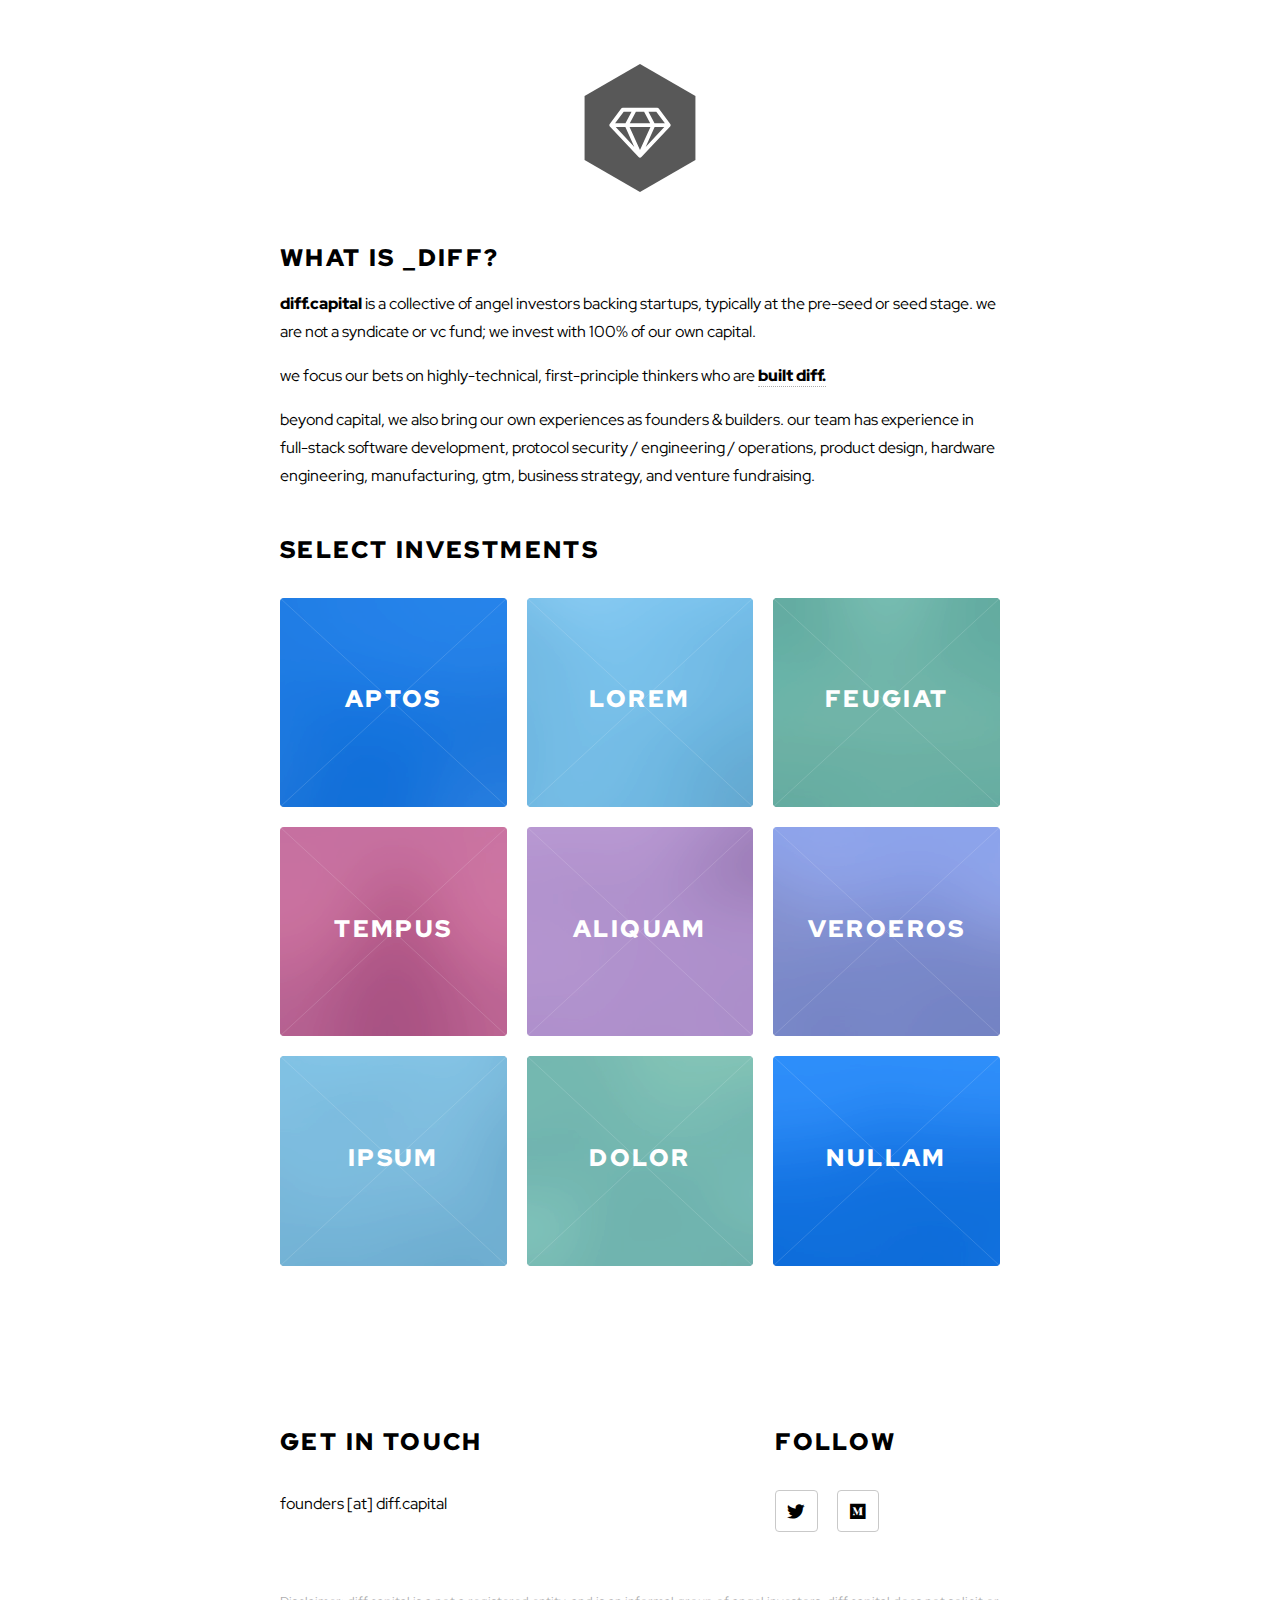
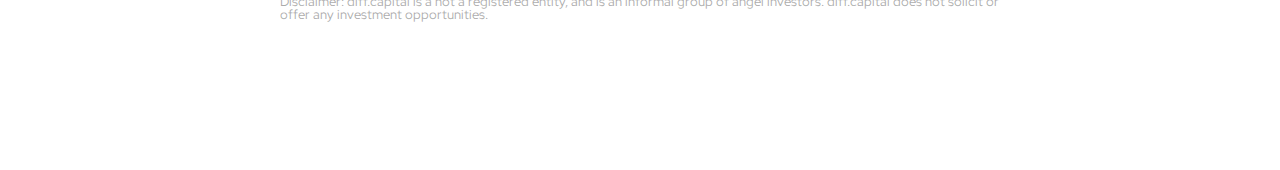
==== commit 2dc66bdf: "update website" ====
--- a/index.html
+++ b/index.html
@@ -6,10 +6,11 @@
 -->
 <html>
 	<head>
-		<title></title>
+		<title>_diff</title>
 		<meta charset="utf-8" />
 		<meta name="viewport" content="width=device-width, initial-scale=1, user-scalable=no" />
 		<link rel="stylesheet" href="assets/css/main.css" />
+		<link rel="icon" type="image/x-icon" href="/images/logo.svg">
 		<noscript><link rel="stylesheet" href="assets/css/noscript.css" /></noscript>
 	</head>
 	<body class="is-preload">
@@ -49,18 +50,14 @@
 					<div id="main">
 						<div class="inner">
 							<header>
-								<h2>1)_WHAT</h2>
+								<h2>what is _diff?</h2>
 								<p><b>diff.capital</b> is a collective of angel investors backing startups, typically at the pre-seed or seed stage. we are not a syndicate or vc fund; we invest with 100% of our own capital.</p>
 								<p>we focus our bets on highly-technical, first-principle thinkers who are <b><a href="https://www.urbandictionary.com/define.php?term=Built%20Different">built diff.</a></b></p>
 								<p>beyond capital, we also bring our own experiences as founders & builders. our team has experience in full-stack software development, protocol security / engineering / operations, product design, hardware engineering, manufacturing, gtm, business strategy, and venture fundraising.  </p>
 								<br>
-								
-								<h2>2)_CONTACT</h2>
-								<p>founders [at] diff.capital</p>
 
 							</header>
-							<br>
-							<h2>3)_SELECT INVESTMENTS</h2>
+							<h2>SELECT INVESTMENTS</h2>
 							<section class="tiles">
 								
 								<article class="style1">
@@ -173,29 +170,13 @@
 						<div class="inner">
 							<section>
 								<h2>Get in touch</h2>
-								<form method="post" action="#">
-									<div class="fields">
-										<div class="field half">
-											<input type="text" name="name" id="name" placeholder="Name" />
-										</div>
-										<div class="field half">
-											<input type="email" name="email" id="email" placeholder="Email" />
-										</div>
-										<div class="field">
-											<textarea name="message" id="message" placeholder="Message"></textarea>
-										</div>
-									</div>
-									<ul class="actions">
-										<li><input type="submit" value="Send" class="primary" /></li>
-									</ul>
-								</form>
+								<p>founders [at] diff.capital</p>
 							</section>
 							<section>
 								<h2>Follow</h2>
 								<ul class="icons">
 									<li><a href="https://twitter.com/diffcapital" class="icon brands style2 fa-twitter"><span class="label">Twitter</span></a></li>
 									<li><a href="#" class="icon brands style2 fa-medium"><span class="label">500px</span></a></li>
-									<li><a href="mailto:founders@diff.capital" class="icon solid style2 fa-envelope"><span class="label">Email</span></a></li>
 								</ul>
 							</section>
 							<ul class="copyright">
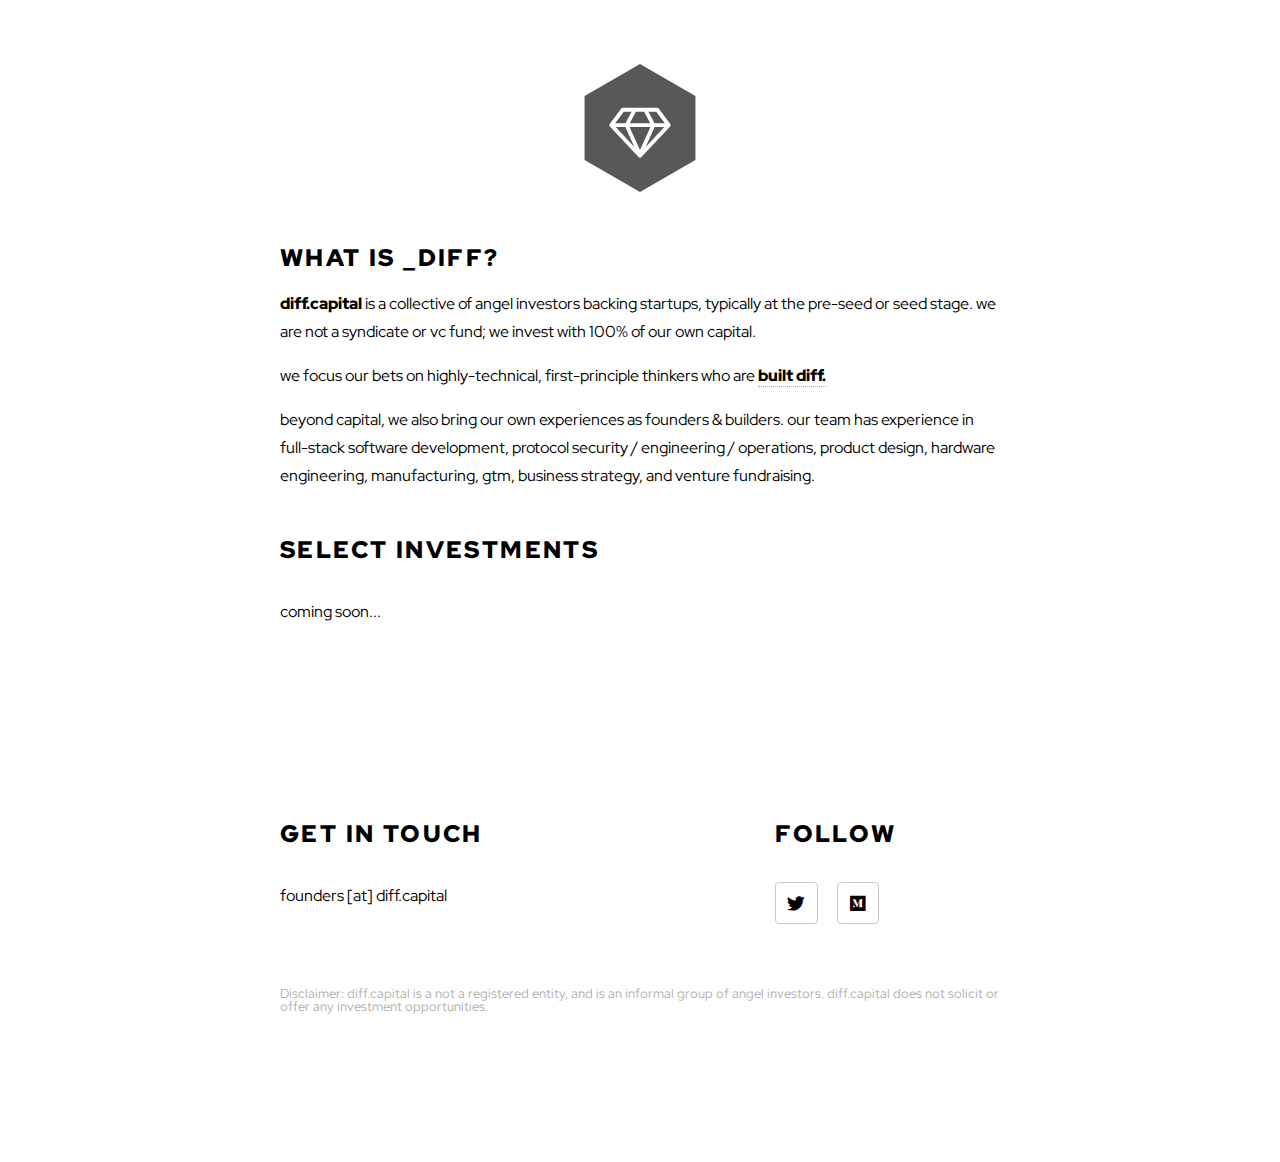
==== commit 03558720: "remove section temporarily" ====
--- a/index.html
+++ b/index.html
@@ -58,7 +58,8 @@
 
 							</header>
 							<h2>SELECT INVESTMENTS</h2>
-							<section class="tiles">
+							<p>coming soon...</p>
+							<!-- <section class="tiles">
 								
 								<article class="style1">
 									<span class="image">
@@ -161,7 +162,7 @@
 									</a>
 								</article>
 								
-							</section>
+							</section> -->
 						</div>
 					</div>
 
--- a/assets/css/main.css
+++ b/assets/css/main.css
@@ -1,7 +1,6 @@
 @import url(fontawesome-all.min.css);
 @import url("https://fonts.googleapis.com/css?family=Source+Sans+Pro:300,700,900");
-@import url('https://fonts.googleapis.com/css2?family=Press+Start+2P&family=Red+Hat+Display:ital,wght@0,300;0,400;0,500;0,600;0,700;0,800;0,900;1,300;1,400;1,500;1,600;1,700;1,800;1,900&family=VT323&display=swap');
-
+@import url('https://fonts.googleapis.com/css2?family=Red+Hat+Display:wght@300;400;500;600;700;800;900&display=swap');
 html, body, div, span, applet, object,
 iframe, h1, h2, h3, h4, h5, h6, p, blockquote,
 pre, a, abbr, acronym, address, big, cite,
@@ -265,7 +264,7 @@
 		background: rgba(144, 144, 144, 0.075);
 		border-radius: 4px;
 		border: solid 1px #c9c9c9;
-		font-family: "Courier New", monospace;
+		font-family: "Red Hat Display", monospace;
 		font-size: 0.9em;
 		margin: 0 0.25em;
 		padding: 0.25em 0.65em;
@@ -273,7 +272,7 @@
 
 	pre {
 		-webkit-overflow-scrolling: touch;
-		font-family: "Courier New", monospace;
+		font-family: "Red Hat Display", monospace;
 		font-size: 0.9em;
 		margin: 0 0 2em 0;
 	}
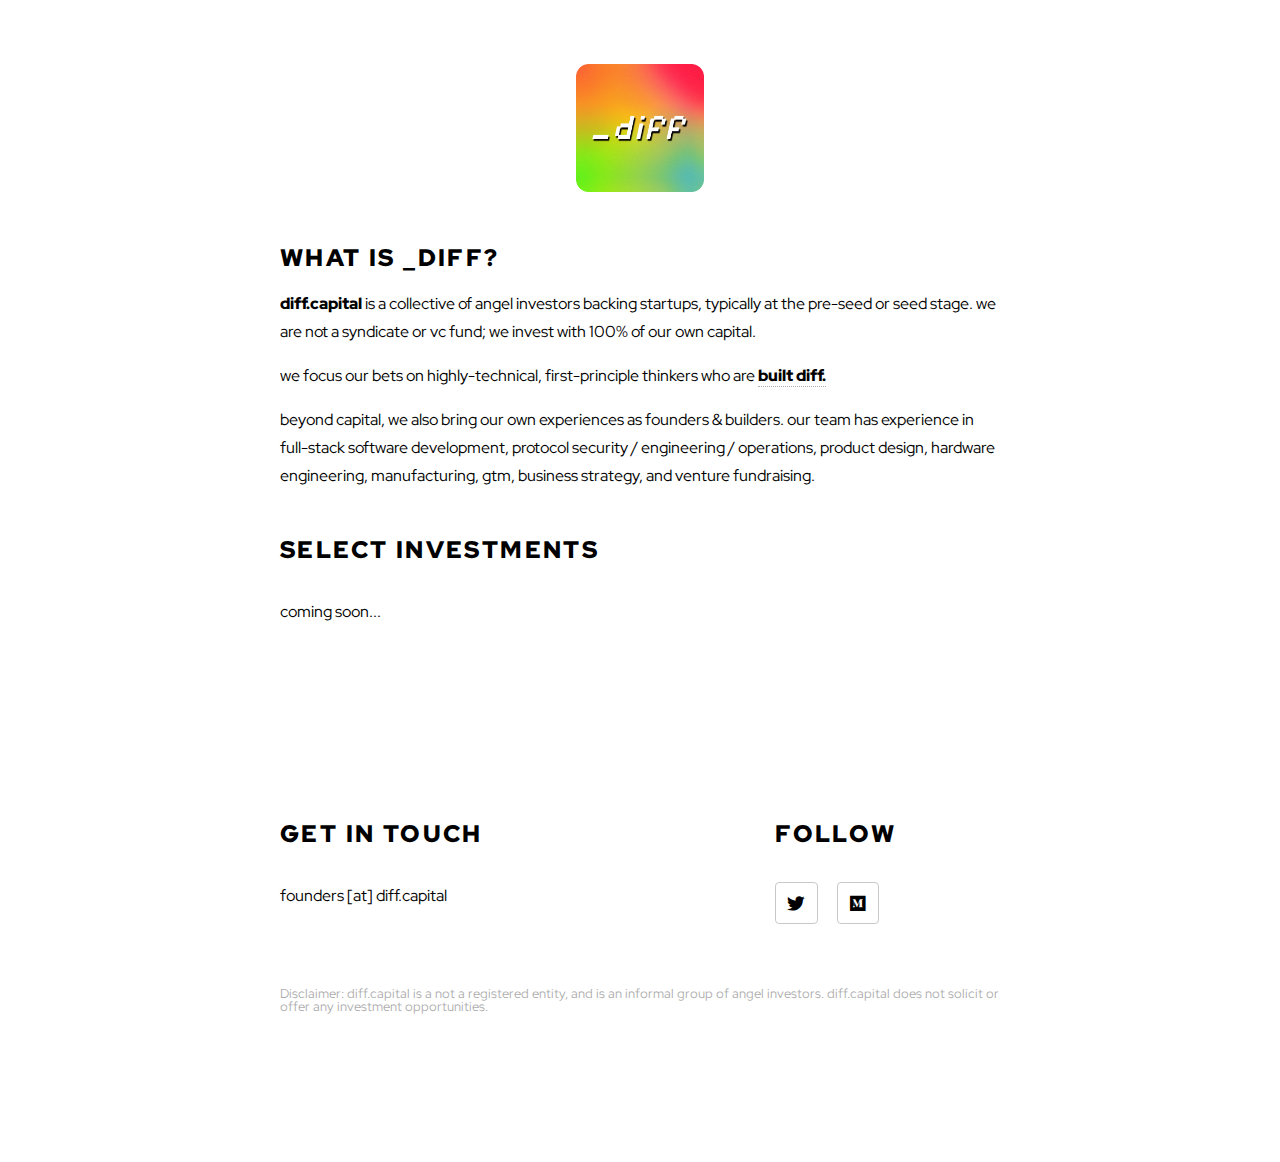
==== commit d7e88c18: "reduce logo size to improve loading" ====
--- a/index.html
+++ b/index.html
@@ -10,7 +10,7 @@
 		<meta charset="utf-8" />
 		<meta name="viewport" content="width=device-width, initial-scale=1, user-scalable=no" />
 		<link rel="stylesheet" href="assets/css/main.css" />
-		<link rel="icon" type="image/x-icon" href="/images/logo.svg">
+		<link rel="icon" type="image/x-icon" href="/images/logo.png">
 		<noscript><link rel="stylesheet" href="assets/css/noscript.css" /></noscript>
 	</head>
 	<body class="is-preload">
@@ -21,7 +21,7 @@
 						<div class="inner">
 							<!-- Logo -->
 								<a href="index.html" class="logo">
-									<span class="symbol"><img src="images/logo.svg" alt="" /></span><span class="title"></span>
+									<span class="symbol"><img src="images/logo.png" alt="" /></span><span class="title"></span>
 								</a>
 
 							<!-- Nav -->
--- a/assets/css/main.css
+++ b/assets/css/main.css
@@ -25,6 +25,7 @@
 
 body {
 	line-height: 1;
+
 }
 
 ol, ul {
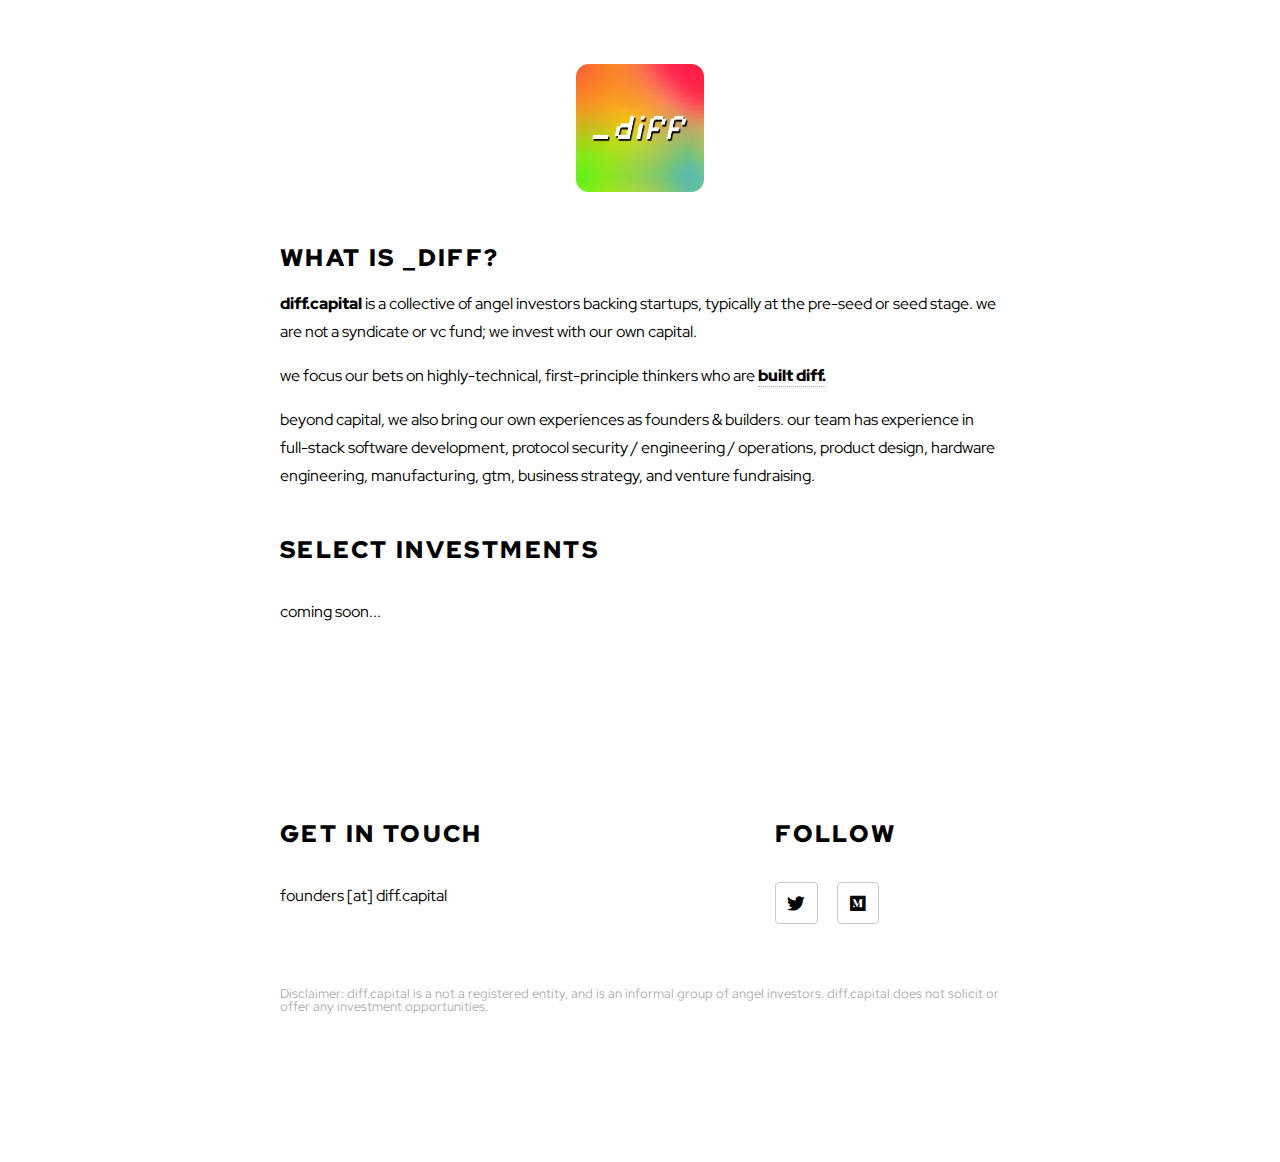
==== commit cc8f81f5: "updating wording" ====
--- a/index.html
+++ b/index.html
@@ -51,7 +51,7 @@
 						<div class="inner">
 							<header>
 								<h2>what is _diff?</h2>
-								<p><b>diff.capital</b> is a collective of angel investors backing startups, typically at the pre-seed or seed stage. we are not a syndicate or vc fund; we invest with 100% of our own capital.</p>
+								<p><b>diff.capital</b> is a collective of angel investors backing startups, typically at the pre-seed or seed stage. we are not a syndicate or vc fund; we invest with our own capital.</p>
 								<p>we focus our bets on highly-technical, first-principle thinkers who are <b><a href="https://www.urbandictionary.com/define.php?term=Built%20Different">built diff.</a></b></p>
 								<p>beyond capital, we also bring our own experiences as founders & builders. our team has experience in full-stack software development, protocol security / engineering / operations, product design, hardware engineering, manufacturing, gtm, business strategy, and venture fundraising.  </p>
 								<br>
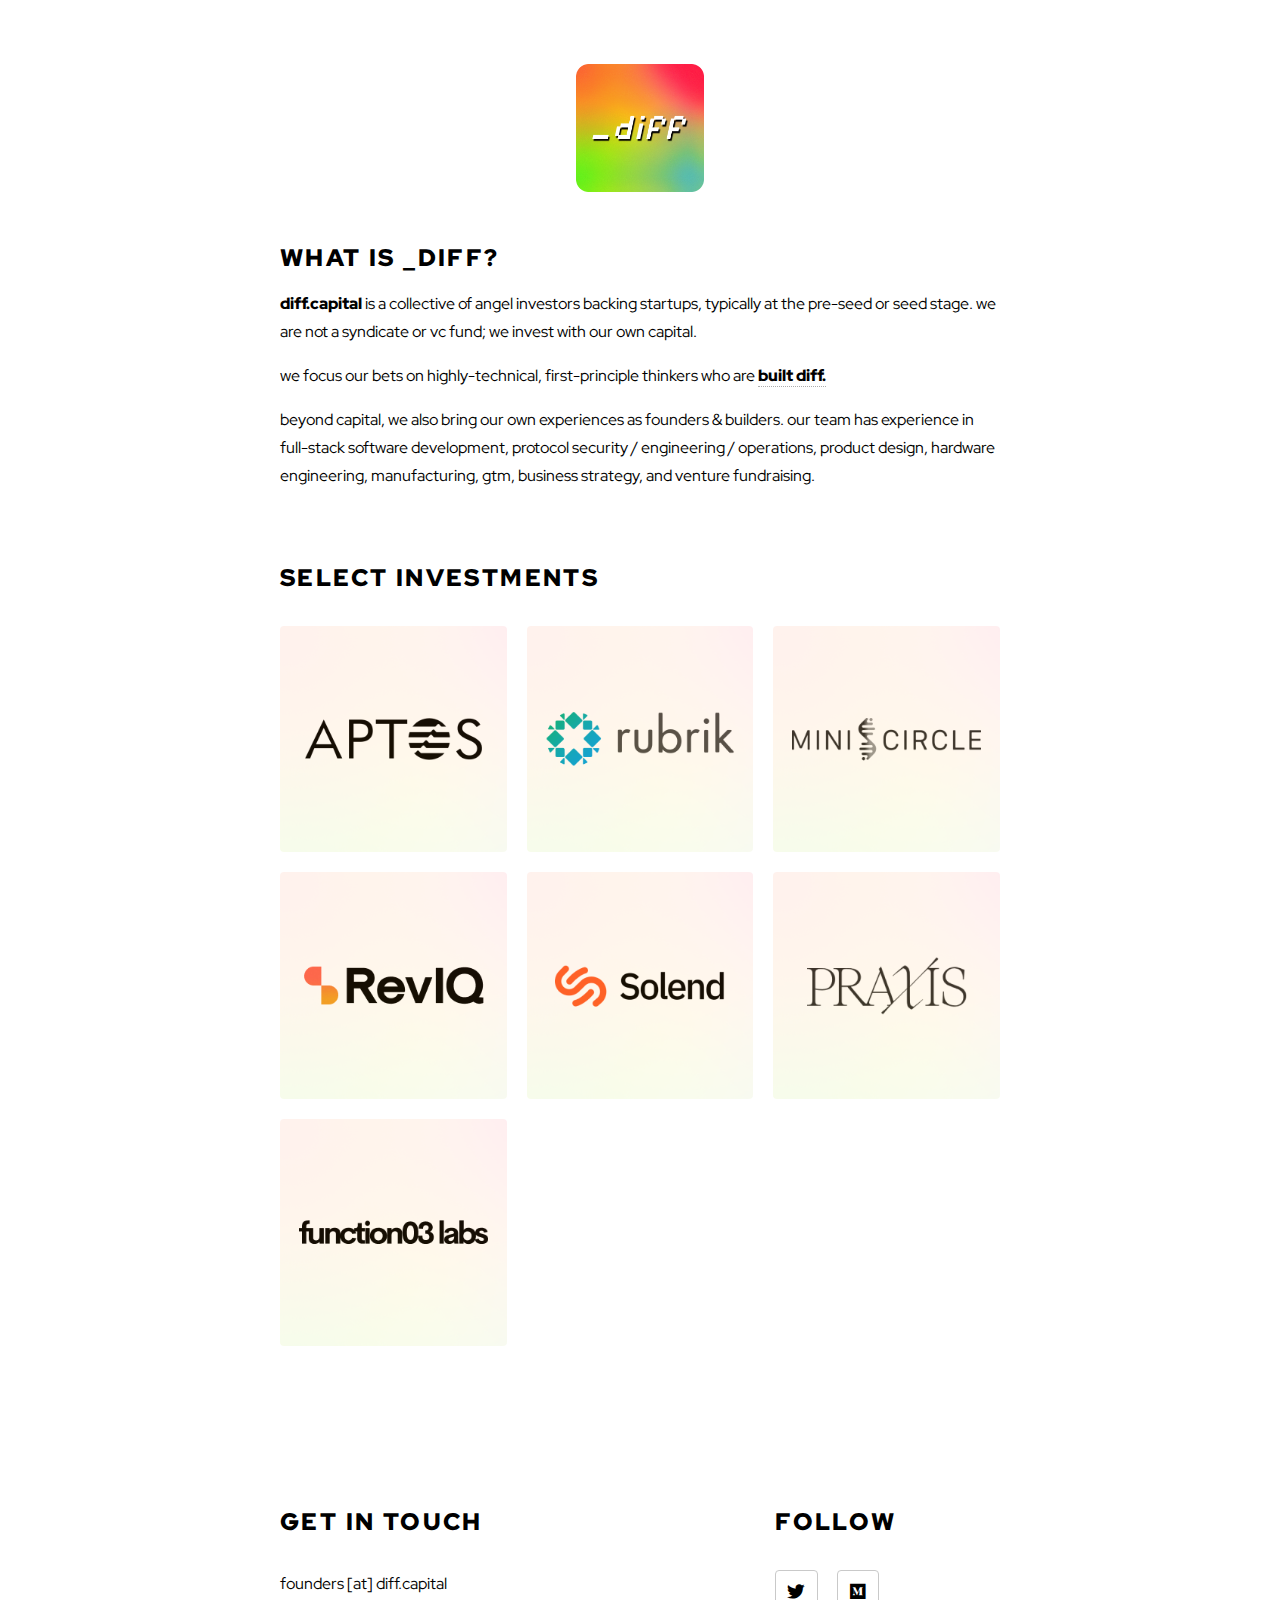
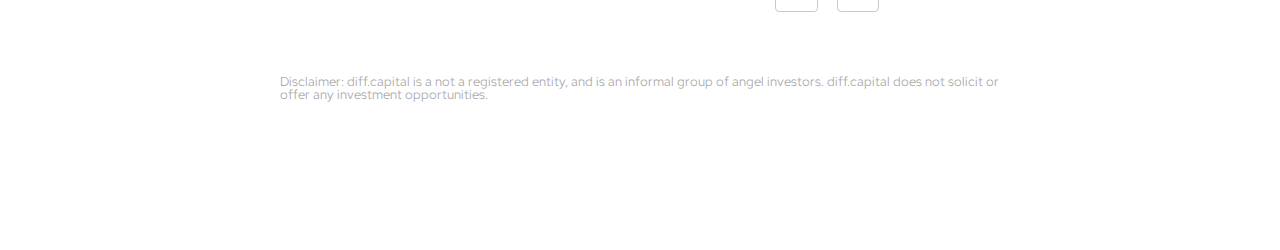
==== commit 1138ba58: "update investments" ====
--- a/index.html
+++ b/index.html
@@ -54,115 +54,98 @@
 								<p><b>diff.capital</b> is a collective of angel investors backing startups, typically at the pre-seed or seed stage. we are not a syndicate or vc fund; we invest with our own capital.</p>
 								<p>we focus our bets on highly-technical, first-principle thinkers who are <b><a href="https://www.urbandictionary.com/define.php?term=Built%20Different">built diff.</a></b></p>
 								<p>beyond capital, we also bring our own experiences as founders & builders. our team has experience in full-stack software development, protocol security / engineering / operations, product design, hardware engineering, manufacturing, gtm, business strategy, and venture fundraising.  </p>
-								<br>
+								<br><br>
 
 							</header>
 							<h2>SELECT INVESTMENTS</h2>
-							<p>coming soon...</p>
-							<!-- <section class="tiles">
-								
+							<section class="tiles">
 								<article class="style1">
 									<span class="image">
-										<img src="images/pic01.jpg" alt="" />
+										<img src="images/aptos.png" alt="" />
 									</span>
-									<a href="generic.html">
-										<h2>Aptos</h2>
+									<a href="https://aptoslabs.com/">
+										<h2></h2>
 										<div class="content">
-											<br>
-											<p>a fast, move-based layer 1</p>
-										</div>
-									</a>
-								</article>
-								<article class="style2">
-									<span class="image">
-										<img src="images/pic02.jpg" alt="" />
-									</span>
-									<a href="generic.html">
-										<h2>Lorem</h2>
-										<div class="content">
-											<p>Sed nisl arcu euismod sit amet nisi lorem etiam dolor veroeros et feugiat.</p>
-										</div>
-									</a>
-								</article>
-								<article class="style3">
-									<span class="image">
-										<img src="images/pic03.jpg" alt="" />
-									</span>
-									<a href="generic.html">
-										<h2>Feugiat</h2>
-										<div class="content">
-											<p>Sed nisl arcu euismod sit amet nisi lorem etiam dolor veroeros et feugiat.</p>
-										</div>
-									</a>
-								</article>
-								<article class="style4">
-									<span class="image">
-										<img src="images/pic04.jpg" alt="" />
-									</span>
-									<a href="generic.html">
-										<h2>Tempus</h2>
-										<div class="content">
-											<p>Sed nisl arcu euismod sit amet nisi lorem etiam dolor veroeros et feugiat.</p>
-										</div>
-									</a>
-								</article>
-								<article class="style5">
-									<span class="image">
-										<img src="images/pic05.jpg" alt="" />
-									</span>
-									<a href="generic.html">
-										<h2>Aliquam</h2>
-										<div class="content">
-											<p>Sed nisl arcu euismod sit amet nisi lorem etiam dolor veroeros et feugiat.</p>
-										</div>
-									</a>
-								</article>
-								<article class="style6">
-									<span class="image">
-										<img src="images/pic06.jpg" alt="" />
-									</span>
-									<a href="generic.html">
-										<h2>Veroeros</h2>
-										<div class="content">
-											<p>Sed nisl arcu euismod sit amet nisi lorem etiam dolor veroeros et feugiat.</p>
-										</div>
-									</a>
-								</article>
-								<article class="style2">
-									<span class="image">
-										<img src="images/pic07.jpg" alt="" />
-									</span>
-									<a href="generic.html">
-										<h2>Ipsum</h2>
-										<div class="content">
-											<p>Sed nisl arcu euismod sit amet nisi lorem etiam dolor veroeros et feugiat.</p>
-										</div>
-									</a>
-								</article>
-								<article class="style3">
-									<span class="image">
-										<img src="images/pic08.jpg" alt="" />
-									</span>
-									<a href="generic.html">
-										<h2>Dolor</h2>
-										<div class="content">
-											<p>Sed nisl arcu euismod sit amet nisi lorem etiam dolor veroeros et feugiat.</p>
+											<!-- <h2>Aptos</h2><br>
+											<p>a fast, move-based layer 1</p> -->
 										</div>
 									</a>
 								</article>
 								<article class="style1">
 									<span class="image">
-										<img src="images/pic09.jpg" alt="" />
+										<img src="images/rubrik.png" alt="" />
 									</span>
-									<a href="generic.html">
-										<h2>Nullam</h2>
+									<a href="https://www.rubrik.com/">
+										<h2></h2>
 										<div class="content">
-											<p>Sed nisl arcu euismod sit amet nisi lorem etiam dolor veroeros et feugiat.</p>
+											<!-- <h2>Aptos</h2><br>
+											<p>a fast, move-based layer 1</p> -->
+										</div>
+									</a>
+								</article>
+								<article class="style1">
+									<span class="image">
+										<img src="images/minicircle.png" alt="" />
+									</span>
+									<a href="https://minicircle.io/">
+										<h2></h2>
+										<div class="content">
+											<!-- <h2>Aptos</h2><br>
+											<p>a fast, move-based layer 1</p> -->
+										</div>
+									</a>
+								</article>
+								<article class="style1">
+									<span class="image">
+										<img src="images/reviq.png" alt="" />
+									</span>
+									<a href="https://rev.iq/">
+										<h2></h2>
+										<div class="content">
+											<!-- <h2>Aptos</h2><br>
+											<p>a fast, move-based layer 1</p> -->
+										</div>
+									</a>
+								</article>
+								<article class="style1">
+									<span class="image">
+										<img src="images/solend.png" alt="" />
+									</span>
+									<a href="https://solend.fi/">
+										<h2></h2>
+										<div class="content">
+											<!-- <h2>Aptos</h2><br>
+											<p>a fast, move-based layer 1</p> -->
+										</div>
+									</a>
+								</article>
+								<article class="style1">
+									<span class="image">
+										<img src="images/praxis.png" alt="" />
+									</span>
+									<a href="https://www.cityofpraxis.com/plan">
+										<h2></h2>
+										<div class="content">
+											<!-- <h2>Aptos</h2><br>
+											<p>a fast, move-based layer 1</p> -->
+										</div>
+									</a>
+								</article>
+								<article class="style1">
+									<span class="image">
+										<img src="images/fn03.png" alt="" />
+									</span>
+									<a href="https://www.fn03.xyz/">
+										<h2></h2>
+										<div class="content">
+											<!-- <h2>Aptos</h2><br>
+											<p>a fast, move-based layer 1</p> -->
 										</div>
 									</a>
 								</article>
 								
-							</section> -->
+								
+							</section> 
 						</div>
 					</div>
 
--- a/assets/css/main.css
+++ b/assets/css/main.css
@@ -2611,9 +2611,8 @@
 					left: 0;
 					width: 100%;
 					height: 100%;
-					opacity: 1.0;
 					z-index: 1;
-					opacity: 0.8;
+					opacity: 0.6;
 				}
 
 				.tiles article > .image:after {
@@ -2629,11 +2628,11 @@
 					left: 0;
 					width: 100%;
 					height: 100%;
-					background-image: url("data:image/svg+xml;charset=utf8,%3Csvg xmlns='http://www.w3.org/2000/svg' width='100' height='100' viewBox='0 0 100 100' preserveAspectRatio='none'%3E%3Cstyle%3Eline %7B stroke-width: 0.25px%3B stroke: %23ffffff%3B %7D%3C/style%3E%3Cline x1='0' y1='0' x2='100' y2='100' /%3E%3Cline x1='100' y1='0' x2='0' y2='100' /%3E%3C/svg%3E");
+					/* background-image: url("data:image/svg+xml;charset=utf8,%3Csvg xmlns='http://www.w3.org/2000/svg' width='100' height='100' viewBox='0 0 100 100' preserveAspectRatio='none'%3E%3Cstyle%3Eline %7B stroke-width: 0.25px%3B stroke: %23ffffff%3B %7D%3C/style%3E%3Cline x1='0' y1='0' x2='100' y2='100' /%3E%3Cline x1='100' y1='0' x2='0' y2='100' /%3E%3C/svg%3E"); */
 					background-position: center;
 					background-repeat: no-repeat;
 					background-size: 100% 100%;
-					opacity: 0.25;
+					opacity: 0.95;
 					z-index: 2;
 				}
 
@@ -2693,7 +2692,7 @@
 					max-height: 0;
 					line-height: 1.5;
 					margin-top: 0.35em;
-					opacity: 0;
+					opacity: 1.0;
 				}
 
 					.tiles article > a .content > :last-child {
@@ -2701,7 +2700,8 @@
 					}
 
 			.tiles article.style1 > .image:before {
-				background-color: #007bff;
+				background-image: url(/images/background.png);
+				opacity: 0.085;
 			}
 
 			.tiles article.style2 > .image:before {
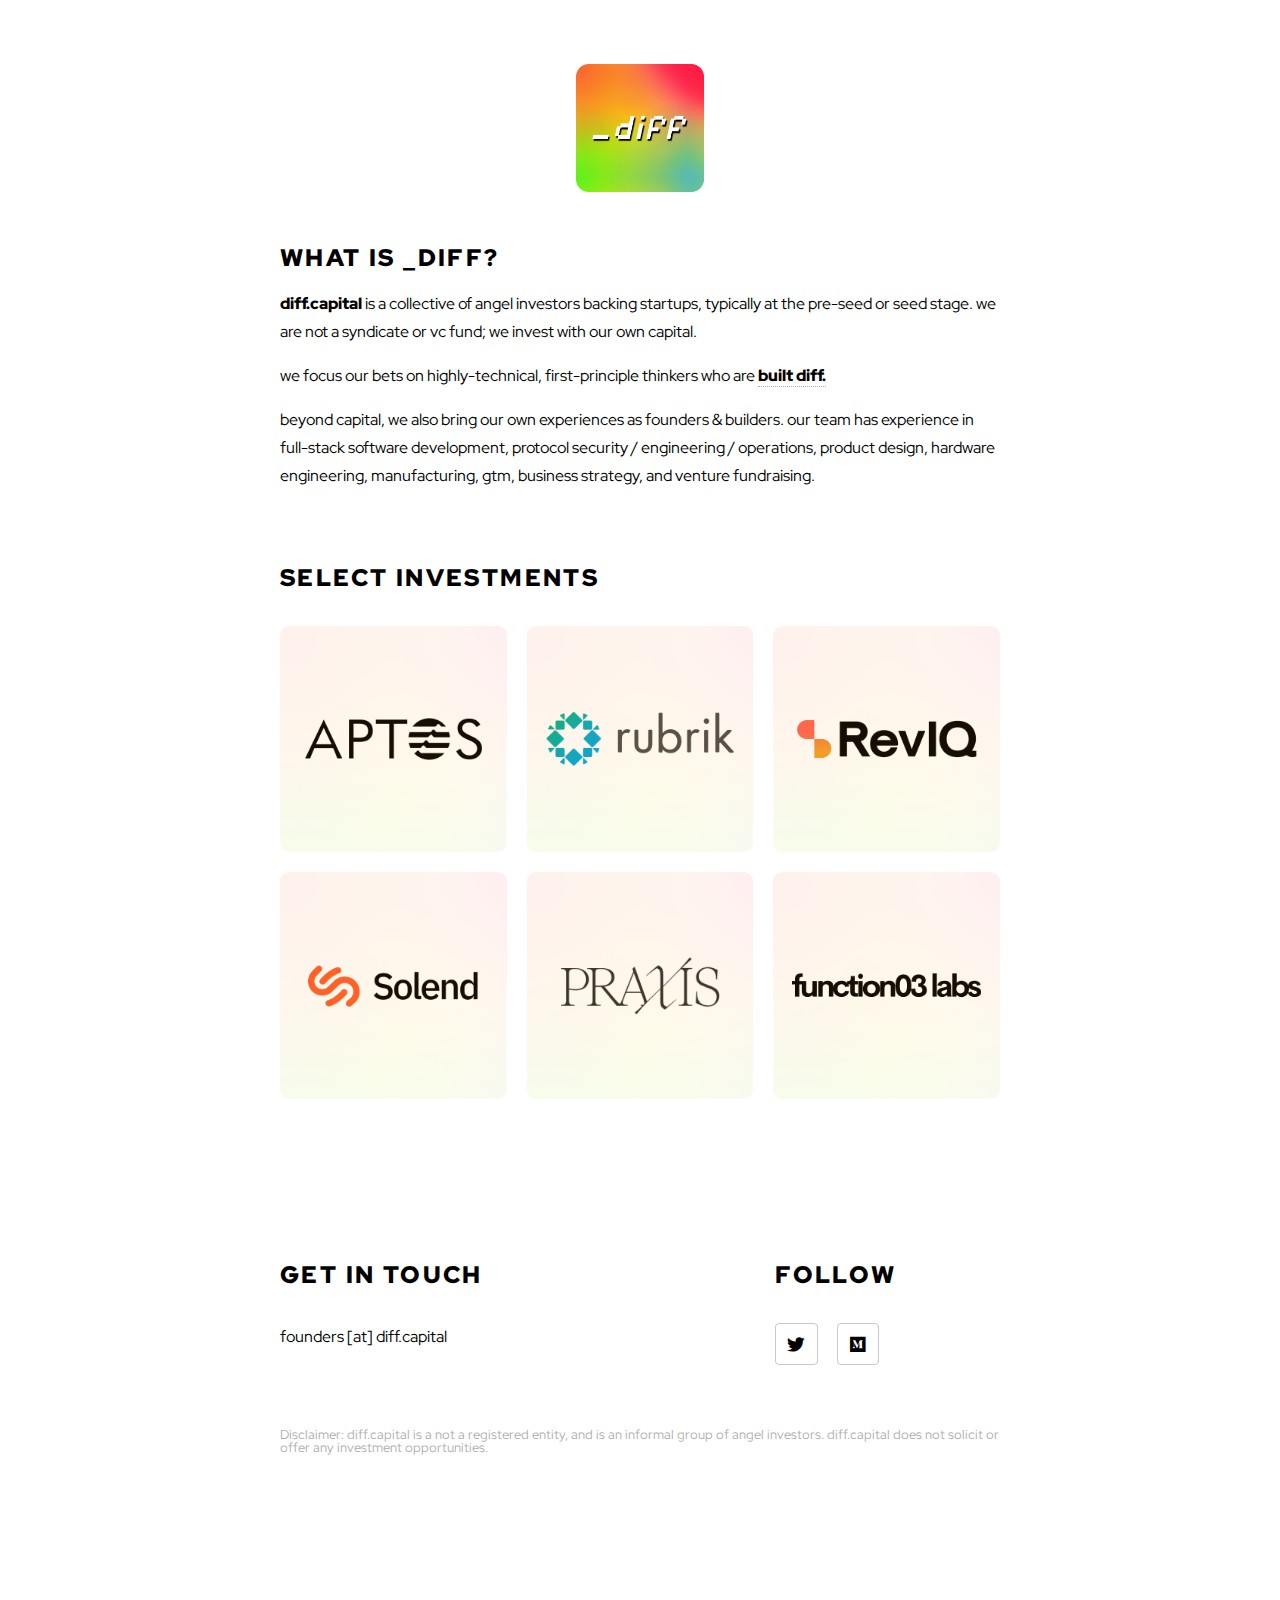
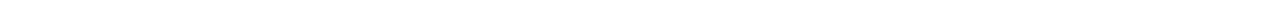
==== commit f9b2dd6a: "update" ====
--- a/index.html
+++ b/index.html
@@ -55,7 +55,6 @@
 								<p>we focus our bets on highly-technical, first-principle thinkers who are <b><a href="https://www.urbandictionary.com/define.php?term=Built%20Different">built diff.</a></b></p>
 								<p>beyond capital, we also bring our own experiences as founders & builders. our team has experience in full-stack software development, protocol security / engineering / operations, product design, hardware engineering, manufacturing, gtm, business strategy, and venture fundraising.  </p>
 								<br><br>
-
 							</header>
 							<h2>SELECT INVESTMENTS</h2>
 							<section class="tiles">
@@ -83,18 +82,17 @@
 										</div>
 									</a>
 								</article>
-								<article class="style1">
+								<!-- <article class="style1">
 									<span class="image">
 										<img src="images/minicircle.png" alt="" />
 									</span>
 									<a href="https://minicircle.io/">
 										<h2></h2>
 										<div class="content">
-											<!-- <h2>Aptos</h2><br>
-											<p>a fast, move-based layer 1</p> -->
+											
 										</div>
 									</a>
-								</article>
+								</article> -->
 								<article class="style1">
 									<span class="image">
 										<img src="images/reviq.png" alt="" />
--- a/assets/css/main.css
+++ b/assets/css/main.css
@@ -2567,7 +2567,7 @@
 		-webkit-flex-wrap: wrap;
 		-ms-flex-wrap: wrap;
 		flex-wrap: wrap;
-		postiion: relative;
+		position: relative;
 		margin: -2.5em 0 0 -2.5em;
 	}
 
@@ -2589,7 +2589,7 @@
 				position: relative;
 				display: block;
 				width: 100%;
-				border-radius: 4px;
+				border-radius: 9px;
 				overflow: hidden;
 			}
 
